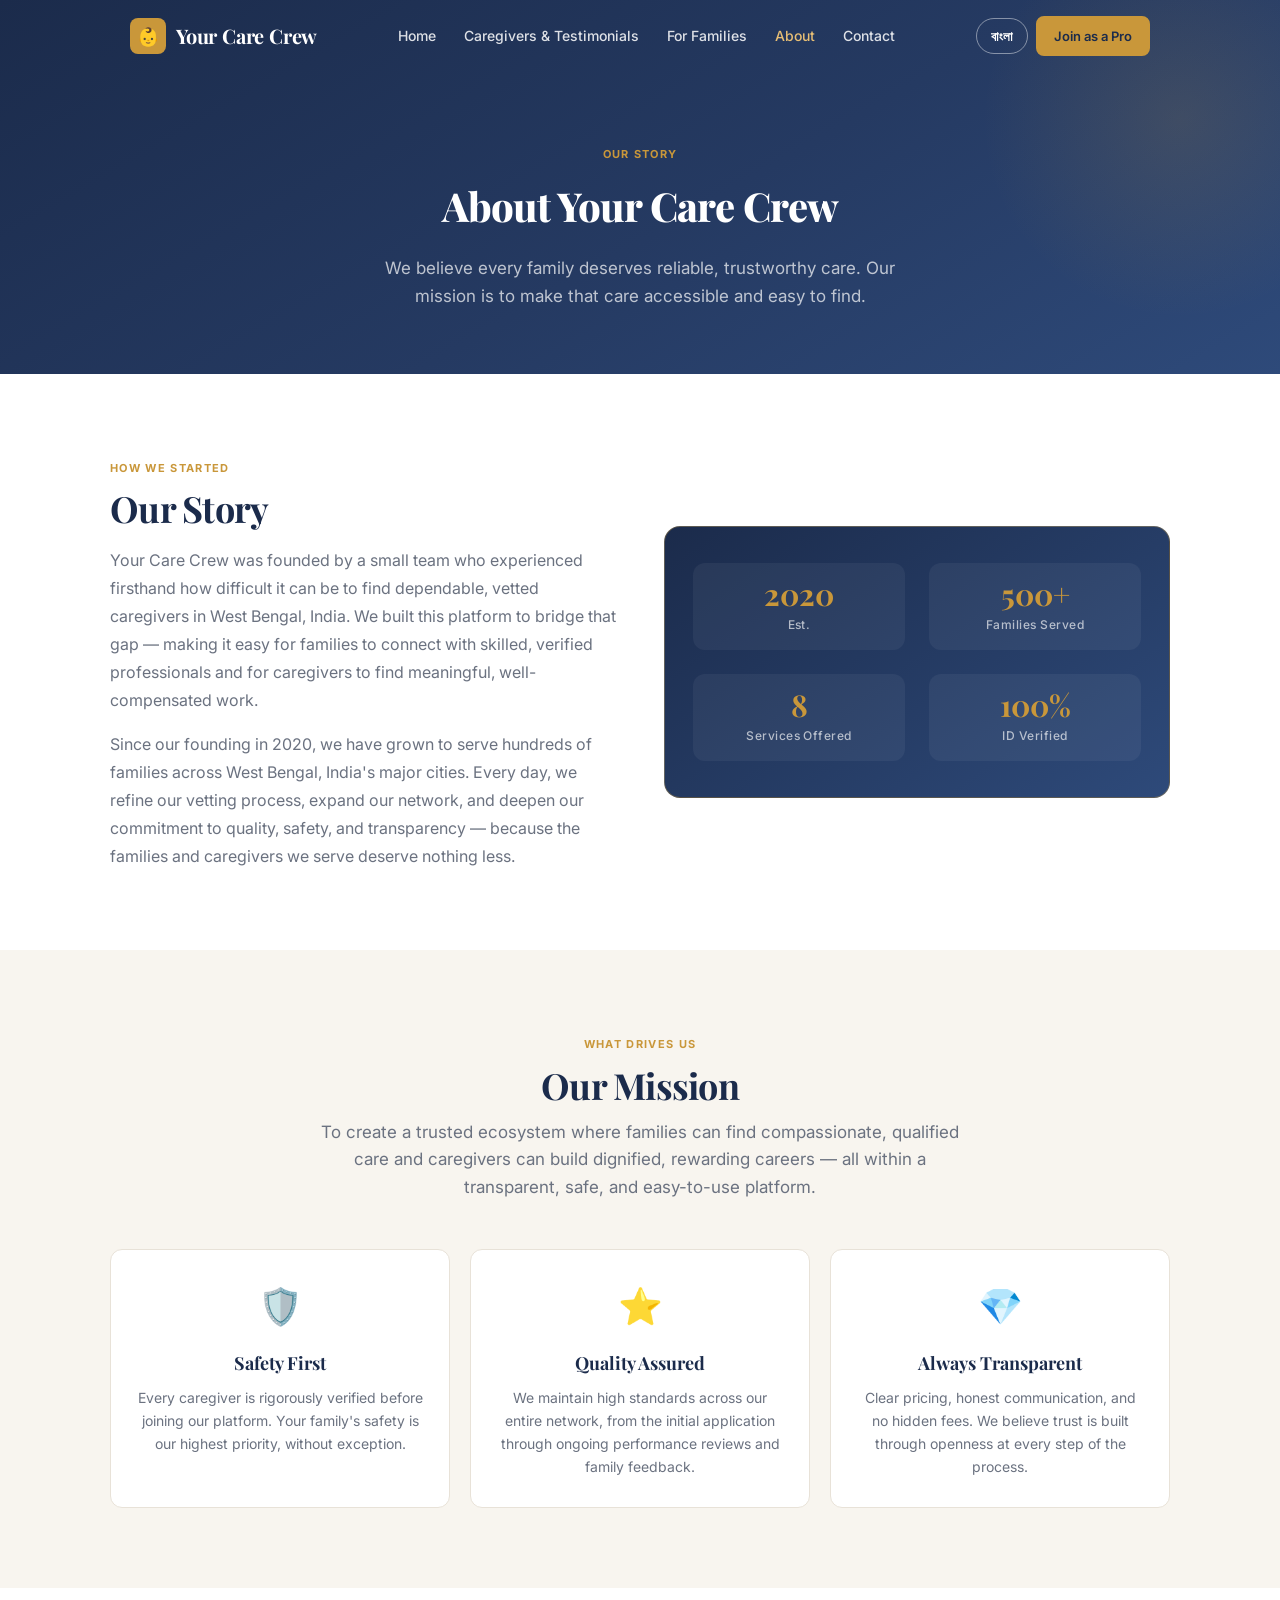
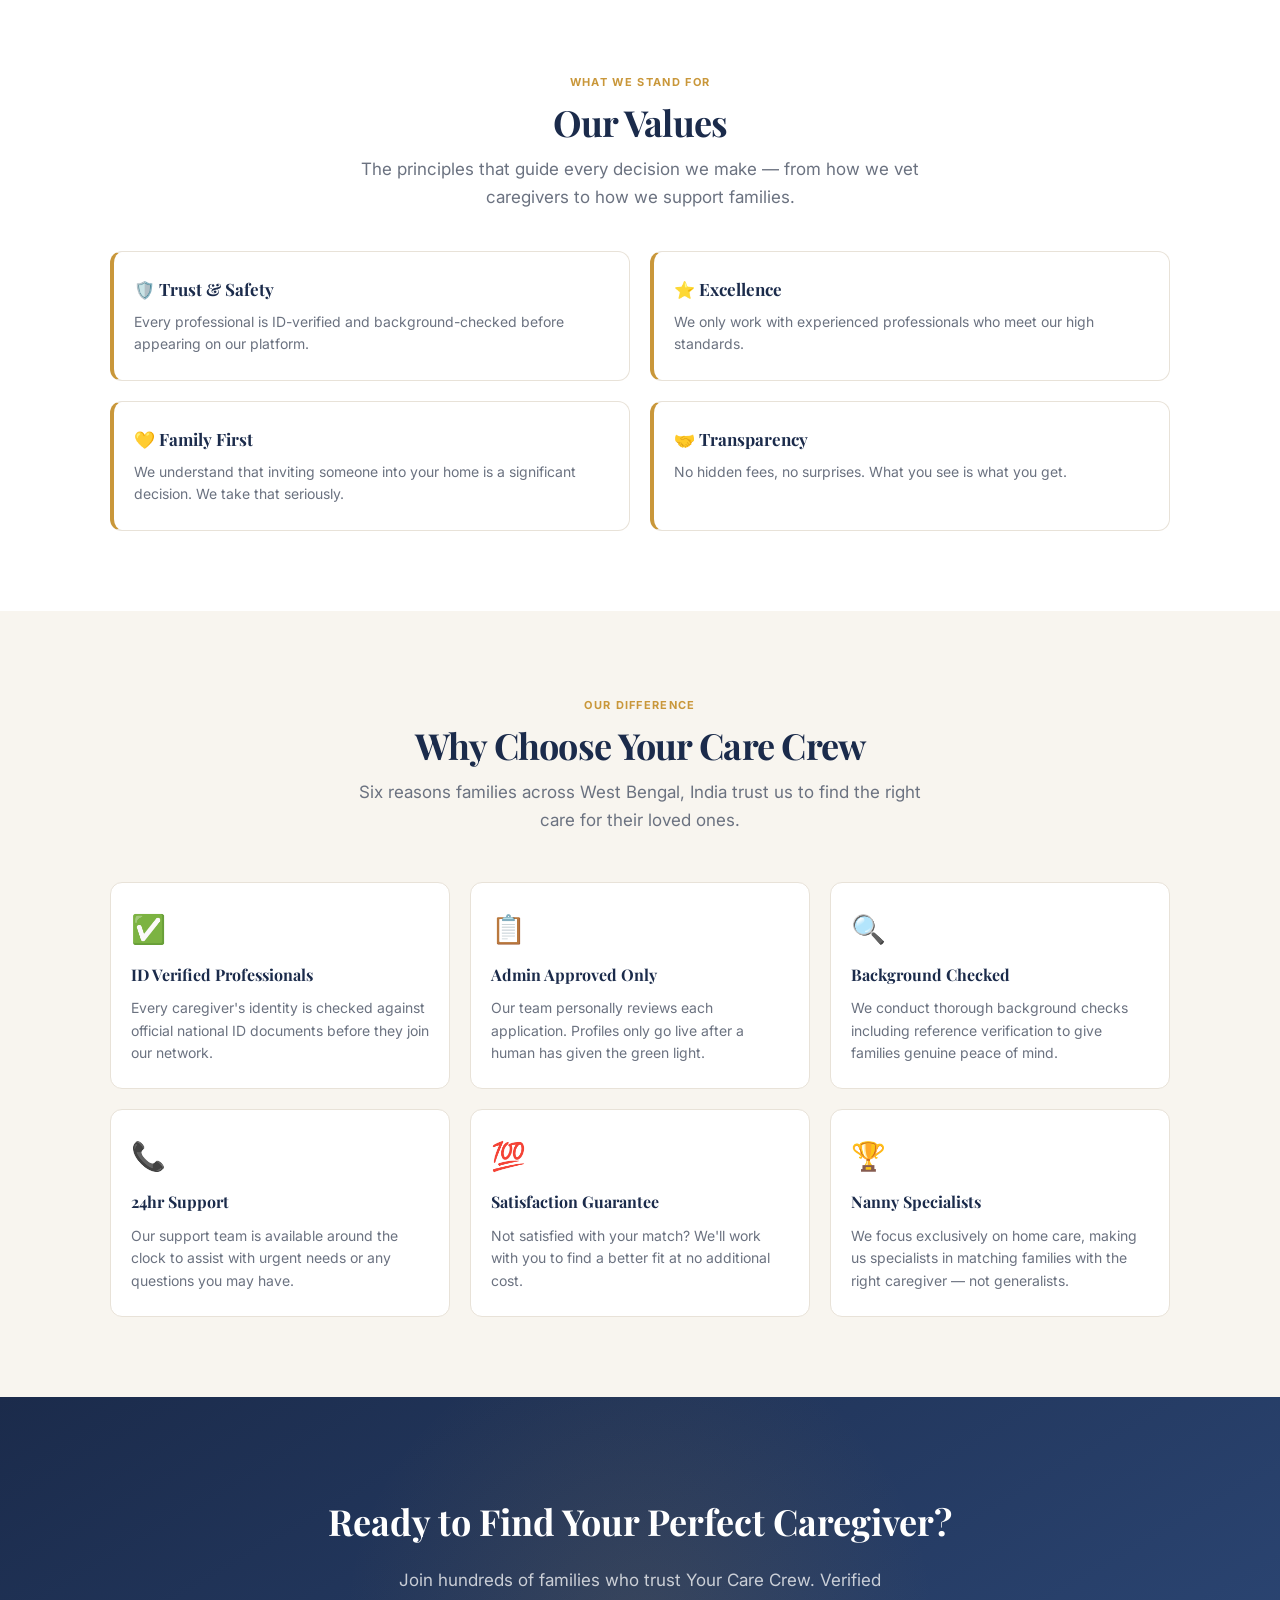
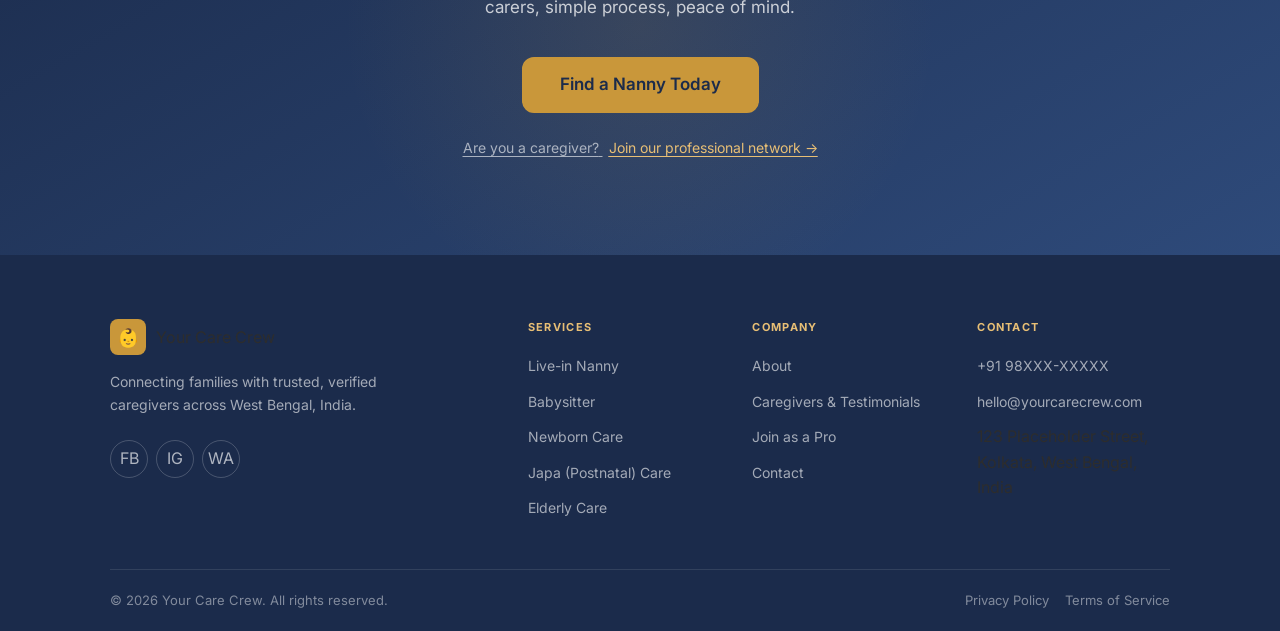
==== about.html @ 6e5496b7 "Initial commit: Your Care Crew website" ====
<!DOCTYPE html>
<html lang="en">
<head>
  <meta charset="UTF-8">
  <meta name="viewport" content="width=device-width, initial-scale=1.0">
  <title>About Us | Your Care Crew — Professional Nanny Placement</title>
  <meta name="description" content="Learn about Your Care Crew's mission to connect families with verified, trusted caregivers across West Bengal, India. Founded on care, transparency, and excellence.">

  <!-- Open Graph -->
  <meta property="og:title" content="About Us | Your Care Crew — Professional Nanny Placement">
  <meta property="og:description" content="Learn about Your Care Crew's mission to connect families with verified, trusted caregivers across West Bengal, India.">
  <meta property="og:type" content="website">
  <meta property="og:url" content="https://www.yourcarecrew.com/about.html">
  <meta property="og:image" content="https://www.yourcarecrew.com/images/og-about.jpg">

  <!-- Twitter Card -->
  <meta name="twitter:card" content="summary_large_image">
  <meta name="twitter:title" content="About Us | Your Care Crew — Professional Nanny Placement">
  <meta name="twitter:description" content="Learn about Your Care Crew's mission to connect families with verified, trusted caregivers across West Bengal, India.">
  <meta name="twitter:image" content="https://www.yourcarecrew.com/images/og-about.jpg">

  <link rel="canonical" href="https://www.yourcarecrew.com/about.html">

  <!-- JSON-LD: FAQPage -->
  <script type="application/ld+json">
  {
    "@context": "https://schema.org",
    "@type": "FAQPage",
    "mainEntity": [
      {
        "@type": "Question",
        "name": "How does Your Care Crew verify its caregivers?",
        "acceptedAnswer": {
          "@type": "Answer",
          "text": "Every caregiver on our platform goes through a multi-step verification process that includes national ID verification, background checks, and a face-to-face or video interview with our admin team. Only approved candidates appear on our platform."
        }
      },
      {
        "@type": "Question",
        "name": "How long does it take to find a caregiver through Your Care Crew?",
        "acceptedAnswer": {
          "@type": "Answer",
          "text": "In most cases, our team presents you with a curated shortlist of suitable caregivers within 24 to 48 hours of receiving your request. The final placement typically happens within one week, depending on your specific requirements."
        }
      },
      {
        "@type": "Question",
        "name": "What areas does Your Care Crew serve?",
        "acceptedAnswer": {
          "@type": "Answer",
          "text": "Your Care Crew currently operates across major cities in West Bengal, India, including Kolkata, Howrah, Salt Lake, and New Town. We are continuously expanding our network to serve more regions."
        }
      }
    ]
  }
  </script>

  <!-- Fonts -->
  <link rel="preconnect" href="https://fonts.googleapis.com">
  <link rel="preconnect" href="https://fonts.gstatic.com" crossorigin>
  <link href="https://fonts.googleapis.com/css2?family=Playfair+Display:wght@600;700&family=Inter:wght@300;400;500;600&family=Hind+Siliguri:wght@400;500;600&display=swap" rel="stylesheet">
  <link rel="stylesheet" href="css/style.css">

  <style>
    /* ---- About-page–specific styles ---- */
    .story-layout {
      display: grid;
      grid-template-columns: 1fr;
      gap: 48px;
      align-items: center;
    }

    .story-stats-box {
      background: linear-gradient(145deg, var(--navy) 0%, var(--navy-light) 100%);
      border: 1px solid rgba(201, 151, 58, 0.35);
      border-radius: var(--radius-lg);
      padding: 36px 28px;
      display: grid;
      grid-template-columns: 1fr 1fr;
      gap: 24px;
    }

    .story-stat {
      text-align: center;
      padding: 16px 8px;
      border-radius: var(--radius-md);
      background: rgba(255, 255, 255, 0.05);
    }

    .story-stat-number {
      font-family: var(--font-display);
      font-size: 30px;
      font-weight: 700;
      color: var(--gold);
      line-height: 1;
      margin-bottom: 6px;
    }

    .story-stat-label {
      font-size: 12px;
      color: rgba(255, 255, 255, 0.65);
      letter-spacing: 0.04em;
    }

    .mission-cards {
      display: grid;
      grid-template-columns: 1fr;
      gap: 20px;
      margin-top: 48px;
    }

    .mission-card {
      background-color: var(--white);
      border: 1px solid var(--border);
      border-radius: var(--radius-md);
      padding: 28px 24px;
      text-align: center;
      transition: transform var(--transition), box-shadow var(--transition);
    }

    .mission-card:hover {
      transform: translateY(-4px);
      box-shadow: var(--shadow-md);
    }

    .mission-card-icon {
      font-size: 36px;
      margin-bottom: 14px;
      display: block;
    }

    .mission-card h3 {
      font-family: var(--font-display);
      font-size: 18px;
      font-weight: 700;
      color: var(--navy);
      margin-bottom: 8px;
    }

    .mission-card p {
      font-size: 14px;
      color: var(--grey);
      line-height: 1.65;
    }

    .section--cream {
      background-color: var(--cream);
    }

    .why-grid {
      display: grid;
      grid-template-columns: 1fr 1fr;
      gap: 20px;
      margin-top: 48px;
    }

    .why-item {
      background-color: var(--white);
      border: 1px solid var(--border);
      border-radius: var(--radius-md);
      padding: 24px 20px;
      display: flex;
      flex-direction: column;
      gap: 10px;
      transition: transform var(--transition), box-shadow var(--transition);
    }

    .why-item:hover {
      transform: translateY(-3px);
      box-shadow: var(--shadow-sm);
    }

    .why-item-icon {
      font-size: 28px;
    }

    .why-item h4 {
      font-family: var(--font-display);
      font-size: 16px;
      font-weight: 700;
      color: var(--navy);
    }

    .why-item p {
      font-size: 14px;
      color: var(--grey);
      line-height: 1.6;
    }

    @media (min-width: 768px) {
      .story-layout {
        grid-template-columns: 1fr 1fr;
      }

      .mission-cards {
        grid-template-columns: repeat(3, 1fr);
      }

      .why-grid {
        grid-template-columns: repeat(3, 1fr);
      }
    }
  </style>
</head>
<body>

  <!-- ============================================================
       HEADER & NAV
  ============================================================ -->
  <header class="site-header" id="site-header">
    <div class="container">
      <nav class="nav-container">
        <a href="index.html" class="nav-logo">
          <div class="nav-logo-icon">👶</div>
          <span class="nav-logo-text" data-i18n="brand_name">Your Care Crew</span>
        </a>
        <ul class="nav-links" id="nav-links">
          <li><a href="index.html" data-i18n="nav_home">Home</a></li>
          <li><a href="portfolio.html" data-i18n="nav_portfolio">Portfolio</a></li>
          <li><a href="for-clients.html" data-i18n="nav_clients">For Clients</a></li>
          <li><a href="about.html" data-i18n="nav_about">About Us</a></li>
          <li><a href="contact.html" data-i18n="nav_contact">Contact</a></li>
        </ul>
        <div class="nav-actions">
          <button class="lang-toggle" id="lang-toggle" aria-label="Switch language">
            <span class="lang-toggle-text">বাংলা</span>
          </button>
          <a href="join.html" class="btn btn-primary btn-sm" data-i18n="nav_join">Join as a Pro</a>
          <button class="nav-hamburger" id="nav-hamburger" aria-label="Toggle navigation menu" aria-expanded="false">
            <span></span><span></span><span></span>
          </button>
        </div>
      </nav>
    </div>
  </header>

  <div class="mobile-nav" id="mobile-nav" role="navigation" aria-label="Mobile navigation">
    <a href="index.html" data-i18n="nav_home">Home</a>
    <a href="portfolio.html" data-i18n="nav_portfolio">Portfolio</a>
    <a href="for-clients.html" data-i18n="nav_clients">For Clients</a>
    <a href="about.html" data-i18n="nav_about">About Us</a>
    <a href="contact.html" data-i18n="nav_contact">Contact</a>
    <a href="join.html" class="btn btn-primary" data-i18n="nav_join">Join as a Pro</a>
    <div class="lang-section">
      <button class="lang-toggle" id="lang-toggle-mobile" aria-label="Switch language">
        <span class="lang-toggle-text">বাংলা</span> | English
      </button>
    </div>
  </div>

  <!-- ============================================================
       PAGE HERO
  ============================================================ -->
  <section class="page-hero">
    <div class="container">
      <div class="fade-in">
        <div class="section-label" data-i18n="label_our_story">Our Story</div>
        <h1 data-i18n="about_title">About Your Care Crew</h1>
        <p data-i18n="about_sub">We believe every family deserves reliable, trustworthy care. Our mission is to make that care accessible and easy to find.</p>
      </div>
    </div>
  </section>

  <!-- ============================================================
       STORY SECTION
  ============================================================ -->
  <section class="section">
    <div class="container">
      <div class="story-layout">

        <!-- Left: text -->
        <div class="fade-in">
          <div class="section-label" data-i18n="label_how_started">How We Started</div>
          <h2 class="section-title" data-i18n="about_story_title">Our Story</h2>
          <p style="font-size:16px;color:var(--grey);line-height:1.75;margin-top:16px;" data-i18n="about_story">Your Care Crew was founded by a small team who experienced firsthand how difficult it can be to find dependable, vetted caregivers in West Bengal, India. We built this platform to bridge that gap — making it easy for families to connect with skilled, verified professionals and for caregivers to find meaningful, well-compensated work.</p>
          <p style="font-size:16px;color:var(--grey);line-height:1.75;margin-top:16px;" data-i18n="about_story2">Since our founding in 2020, we have grown to serve hundreds of families across West Bengal, India's major cities. Every day, we refine our vetting process, expand our network, and deepen our commitment to quality, safety, and transparency — because the families and caregivers we serve deserve nothing less.</p>
        </div>

        <!-- Right: stats box -->
        <div class="fade-in delay-2">
          <div class="story-stats-box">
            <div class="story-stat">
              <div class="story-stat-number">2020</div>
              <div class="story-stat-label" data-i18n="about_stat_est">Est.</div>
            </div>
            <div class="story-stat">
              <div class="story-stat-number">500+</div>
              <div class="story-stat-label" data-i18n="about_stat_families">Families Served</div>
            </div>
            <div class="story-stat">
              <div class="story-stat-number">8</div>
              <div class="story-stat-label" data-i18n="about_stat_services">Services Offered</div>
            </div>
            <div class="story-stat">
              <div class="story-stat-number">100%</div>
              <div class="story-stat-label" data-i18n="about_stat_verified">ID Verified</div>
            </div>
          </div>
        </div>

      </div>
    </div>
  </section>

  <!-- ============================================================
       MISSION SECTION
  ============================================================ -->
  <section class="section section--cream">
    <div class="container">
      <div class="text-center" style="max-width:640px;margin-inline:auto;">
        <div class="section-label" data-i18n="label_what_drives">What Drives Us</div>
        <h2 class="section-title" data-i18n="about_mission_title">Our Mission</h2>
        <p class="section-sub" data-i18n="about_mission">To create a trusted ecosystem where families can find compassionate, qualified care and caregivers can build dignified, rewarding careers — all within a transparent, safe, and easy-to-use platform.</p>
      </div>

      <div class="mission-cards">

        <div class="mission-card fade-in delay-1">
          <span class="mission-card-icon" aria-hidden="true">🛡️</span>
          <h3 data-i18n="mission1_title">Safety First</h3>
          <p data-i18n="mission1_desc">Every caregiver is rigorously verified before joining our platform. Your family's safety is our highest priority, without exception.</p>
        </div>

        <div class="mission-card fade-in delay-2">
          <span class="mission-card-icon" aria-hidden="true">⭐</span>
          <h3 data-i18n="mission2_title">Quality Assured</h3>
          <p data-i18n="mission2_desc">We maintain high standards across our entire network, from the initial application through ongoing performance reviews and family feedback.</p>
        </div>

        <div class="mission-card fade-in delay-3">
          <span class="mission-card-icon" aria-hidden="true">💎</span>
          <h3 data-i18n="mission3_title">Always Transparent</h3>
          <p data-i18n="mission3_desc">Clear pricing, honest communication, and no hidden fees. We believe trust is built through openness at every step of the process.</p>
        </div>

      </div>
    </div>
  </section>

  <!-- ============================================================
       VALUES SECTION
  ============================================================ -->
  <section class="section">
    <div class="container">
      <div class="text-center" style="max-width:580px;margin-inline:auto;">
        <div class="section-label" data-i18n="label_what_stand">What We Stand For</div>
        <h2 class="section-title" data-i18n="about_values_title">Our Values</h2>
        <p class="section-sub" data-i18n="about_values_sub">The principles that guide every decision we make — from how we vet caregivers to how we support families.</p>
      </div>

      <div class="values-grid">

        <div class="value-card fade-in delay-1">
          <h4><span aria-hidden="true">🛡️ </span><span data-i18n="value1_title">Trust &amp; Safety</span></h4>
          <p data-i18n="value1_desc">Every professional is ID-verified and background-checked before appearing on our platform.</p>
        </div>

        <div class="value-card fade-in delay-2">
          <h4><span aria-hidden="true">⭐ </span><span data-i18n="value2_title">Excellence</span></h4>
          <p data-i18n="value2_desc">We only work with experienced professionals who meet our high standards.</p>
        </div>

        <div class="value-card fade-in delay-3">
          <h4><span aria-hidden="true">💛 </span><span data-i18n="value3_title">Family First</span></h4>
          <p data-i18n="value3_desc">We understand that inviting someone into your home is a significant decision. We take that seriously.</p>
        </div>

        <div class="value-card fade-in delay-4">
          <h4><span aria-hidden="true">🤝 </span><span data-i18n="value4_title">Transparency</span></h4>
          <p data-i18n="value4_desc">No hidden fees, no surprises. What you see is what you get.</p>
        </div>

      </div>
    </div>
  </section>

  <!-- ============================================================
       WHY CHOOSE US SECTION
  ============================================================ -->
  <section class="section section--cream">
    <div class="container">
      <div class="text-center" style="max-width:600px;margin-inline:auto;">
        <div class="section-label" data-i18n="label_our_diff">Our Difference</div>
        <h2 class="section-title" data-i18n="about_why_title">Why Choose Your Care Crew</h2>
        <p class="section-sub" data-i18n="about_why_sub">Six reasons families across West Bengal, India trust us to find the right care for their loved ones.</p>
      </div>

      <div class="why-grid">

        <div class="why-item fade-in delay-1">
          <div class="why-item-icon" aria-hidden="true">✅</div>
          <h4 data-i18n="why1_title">ID Verified Professionals</h4>
          <p data-i18n="why1_desc">Every caregiver's identity is checked against official national ID documents before they join our network.</p>
        </div>

        <div class="why-item fade-in delay-2">
          <div class="why-item-icon" aria-hidden="true">📋</div>
          <h4 data-i18n="why2_title">Admin Approved Only</h4>
          <p data-i18n="why2_desc">Our team personally reviews each application. Profiles only go live after a human has given the green light.</p>
        </div>

        <div class="why-item fade-in delay-3">
          <div class="why-item-icon" aria-hidden="true">🔍</div>
          <h4 data-i18n="why3_title">Background Checked</h4>
          <p data-i18n="why3_desc">We conduct thorough background checks including reference verification to give families genuine peace of mind.</p>
        </div>

        <div class="why-item fade-in delay-1">
          <div class="why-item-icon" aria-hidden="true">📞</div>
          <h4 data-i18n="why4_title">24hr Support</h4>
          <p data-i18n="why4_desc">Our support team is available around the clock to assist with urgent needs or any questions you may have.</p>
        </div>

        <div class="why-item fade-in delay-2">
          <div class="why-item-icon" aria-hidden="true">💯</div>
          <h4 data-i18n="why5_title">Satisfaction Guarantee</h4>
          <p data-i18n="why5_desc">Not satisfied with your match? We'll work with you to find a better fit at no additional cost.</p>
        </div>

        <div class="why-item fade-in delay-3">
          <div class="why-item-icon" aria-hidden="true">🏆</div>
          <h4 data-i18n="why6_title">Nanny Specialists</h4>
          <p data-i18n="why6_desc">We focus exclusively on home care, making us specialists in matching families with the right caregiver — not generalists.</p>
        </div>

      </div>
    </div>
  </section>

  <!-- ============================================================
       CTA SECTION
  ============================================================ -->
  <section class="cta-section">
    <div class="container">
      <h2 data-i18n="cta_title">Ready to Find Your Perfect Caregiver?</h2>
      <p data-i18n="cta_sub">Join hundreds of families who trust Your Care Crew. Verified carers, simple process, peace of mind.</p>
      <div class="cta-buttons">
        <a href="for-clients.html" class="btn btn-primary btn-lg" data-i18n="cta_btn">Find a Nanny Today</a>
      </div>
      <div class="cta-secondary-link">
        <span data-i18n="cta_join">Are you a care professional?</span>
        <a href="join.html" data-i18n="cta_join_link" style="color:var(--gold-light);text-decoration:underline;text-underline-offset:3px;margin-left:6px;">Join our team →</a>
      </div>
    </div>
  </section>

  <!-- ============================================================
       FOOTER
  ============================================================ -->
  <footer class="site-footer">
    <div class="container">
      <div class="footer-grid">
        <div class="footer-brand">
          <a href="index.html" class="footer-logo">
            <div class="footer-logo-icon">👶</div>
            <span data-i18n="brand_name">Your Care Crew</span>
          </a>
          <p class="footer-tagline" data-i18n="footer_tagline">Your trusted nanny &amp; care service, connecting families with verified professionals.</p>
          <div class="footer-social">
            <a href="#" class="social-link" aria-label="Facebook">FB</a>
            <a href="#" class="social-link" aria-label="Instagram">IG</a>
            <a href="#" class="social-link" aria-label="WhatsApp">WA</a>
          </div>
        </div>
        <div class="footer-col">
          <h4 data-i18n="footer_services_title">Services</h4>
          <ul>
            <li><a href="for-clients.html" data-i18n="svc_nanny">Nanny Service</a></li>
            <li><a href="for-clients.html" data-i18n="svc_babysitter">Baby Sitter Service</a></li>
            <li><a href="for-clients.html" data-i18n="svc_babycare">Baby Care</a></li>
            <li><a href="for-clients.html" data-i18n="svc_japa">Japa Maid</a></li>
            <li><a href="for-clients.html" data-i18n="svc_elder">Elder Care</a></li>
          </ul>
        </div>
        <div class="footer-col">
          <h4 data-i18n="footer_company_title">Company</h4>
          <ul>
            <li><a href="about.html" data-i18n="nav_about">About Us</a></li>
            <li><a href="portfolio.html" data-i18n="nav_portfolio">Portfolio</a></li>
            <li><a href="join.html" data-i18n="nav_join">Join as a Pro</a></li>
            <li><a href="contact.html" data-i18n="nav_contact">Contact</a></li>
          </ul>
        </div>
        <div class="footer-col">
          <h4 data-i18n="footer_contact_title">Contact Us</h4>
          <ul>
            <li><a href="tel:+919XXXXXXXXX" data-i18n="contact_phone">+91 98XXX-XXXXX</a></li>
            <li><a href="mailto:hello@yourcarecrew.com" data-i18n="contact_email">hello@yourcarecrew.com</a></li>
            <li><span data-i18n="contact_address">123 Placeholder Street, Kolkata, West Bengal</span></li>
          </ul>
        </div>
      </div>
      <div class="footer-bottom">
        <p class="footer-copyright" data-i18n="footer_copyright">© 2026 Your Care Crew. All rights reserved.</p>
        <div class="footer-legal">
          <a href="#" data-i18n="footer_privacy">Privacy Policy</a>
          <a href="#" data-i18n="footer_terms">Terms of Service</a>
        </div>
      </div>
    </div>
  </footer>

  <script src="js/translations.js"></script>
  <script src="js/main.js"></script>
</body>
</html>
---- css/style.css ----
/* ============================================================
   Your Care Crew — Mobile-First Stylesheet
   ============================================================ */

/* ============================================================
   1. CSS RESET & CUSTOM PROPERTIES
   ============================================================ */

*, *::before, *::after {
  box-sizing: border-box;
  margin: 0;
  padding: 0;
}

:root {
  /* Brand colours */
  --navy:        #1B2B4B;
  --navy-mid:    #253A62;
  --navy-light:  #2E4A7A;
  --gold:        #C9973A;
  --gold-light:  #E8BF75;
  --gold-pale:   #FDF8EE;
  --cream:       #F8F5EF;
  --white:       #FFFFFF;
  --charcoal:    #2D2D2D;
  --grey:        #6B7280;
  --grey-light:  #9CA3AF;
  --border:      #E8E2D8;
  --green:       #2E7D5E;
  --green-bg:    #EAF4F0;

  /* Typography */
  --font-display: 'Playfair Display', Georgia, serif;
  --font-body:    'Inter', system-ui, sans-serif;
  --font-bengali: 'Hind Siliguri', sans-serif;

  /* Layout */
  --nav-height: 72px;
  --container:  1100px;

  /* Radii */
  --radius-sm: 8px;
  --radius-md: 12px;
  --radius-lg: 16px;

  /* Shadows  (r g b / a) */
  --shadow-sm: 0 2px 8px  rgba(27, 43, 75, 0.08);
  --shadow-md: 0 4px 16px rgba(27, 43, 75, 0.12);
  --shadow-lg: 0 8px 32px rgba(27, 43, 75, 0.16);

  /* Misc */
  --transition: 0.25s ease;
}

html {
  scroll-behavior: smooth;
  -webkit-text-size-adjust: 100%;
}

body {
  font-family: var(--font-body);
  font-size: 16px;
  line-height: 1.6;
  color: var(--charcoal);
  background-color: var(--white);
  -webkit-font-smoothing: antialiased;
  -moz-osx-font-smoothing: grayscale;
}

img, video {
  display: block;
  max-width: 100%;
}

a {
  color: inherit;
  text-decoration: none;
}

ul, ol {
  list-style: none;
}

button {
  cursor: pointer;
  font-family: inherit;
  border: none;
  background: none;
}

input, textarea, select {
  font-family: inherit;
}

/* ============================================================
   2. BENGALI FONT MODE
   ============================================================ */

.lang-bn,
.lang-bn *,
.lang-bn h1,
.lang-bn h2,
.lang-bn h3,
.lang-bn h4,
.lang-bn h5,
.lang-bn h6,
.lang-bn p,
.lang-bn span,
.lang-bn a,
.lang-bn button,
.lang-bn label,
.lang-bn input,
.lang-bn textarea,
.lang-bn select,
.lang-bn li {
  font-family: var(--font-bengali), sans-serif;
}

/* ============================================================
   3. CONTAINER
   ============================================================ */

.container {
  width: 100%;
  max-width: var(--container);
  margin-inline: auto;
  padding-inline: 20px;
}

/* ============================================================
   4. BUTTONS
   ============================================================ */

.btn {
  display: inline-flex;
  align-items: center;
  justify-content: center;
  gap: 8px;
  min-height: 48px;
  padding: 0 24px;
  border-radius: var(--radius-sm);
  font-family: var(--font-body);
  font-size: 15px;
  font-weight: 600;
  line-height: 1;
  transition: all var(--transition);
  white-space: nowrap;
  text-decoration: none;
  border: 2px solid transparent;
  cursor: pointer;
}

.btn:focus-visible {
  outline: 3px solid var(--gold);
  outline-offset: 3px;
}

/* Primary — gold background, navy text */
.btn-primary {
  background-color: var(--gold);
  color: var(--navy);
  border-color: var(--gold);
}

.btn-primary:hover {
  background-color: var(--gold-light);
  border-color: var(--gold-light);
  transform: translateY(-1px);
  box-shadow: var(--shadow-md);
}

.btn-primary:active {
  transform: translateY(0);
  box-shadow: none;
}

/* Outline — white border for dark backgrounds */
.btn-outline {
  background-color: transparent;
  color: var(--white);
  border-color: rgba(255, 255, 255, 0.6);
}

.btn-outline:hover {
  background-color: rgba(255, 255, 255, 0.1);
  border-color: var(--white);
}

/* Navy */
.btn-navy {
  background-color: var(--navy);
  color: var(--white);
  border-color: var(--navy);
}

.btn-navy:hover {
  background-color: var(--navy-light);
  border-color: var(--navy-light);
  transform: translateY(-1px);
  box-shadow: var(--shadow-md);
}

/* Sizes */
.btn-sm {
  min-height: 40px;
  padding: 0 16px;
  font-size: 13px;
  border-radius: var(--radius-sm);
}

.btn-lg {
  min-height: 56px;
  padding: 0 36px;
  font-size: 17px;
  border-radius: var(--radius-md);
}

/* ============================================================
   5. SECTION UTILITIES
   ============================================================ */

.section {
  padding: 80px 0;
}

.section-title {
  font-family: var(--font-display);
  font-size: 36px;
  font-weight: 700;
  color: var(--navy);
  line-height: 1.2;
  letter-spacing: -0.02em;
}

.section-sub {
  font-size: 17px;
  color: var(--grey);
  line-height: 1.6;
  margin-top: 12px;
}

.section-label {
  display: inline-block;
  font-size: 11px;
  font-weight: 700;
  letter-spacing: 0.12em;
  text-transform: uppercase;
  color: var(--gold);
  margin-bottom: 10px;
}

.text-center {
  text-align: center;
}

/* ============================================================
   6. FADE-IN ANIMATION
   ============================================================ */

.fade-in {
  opacity: 0;
  transform: translateY(24px);
  transition: opacity 0.55s ease, transform 0.55s ease;
}

.fade-in.visible {
  opacity: 1;
  transform: translateY(0);
}

.fade-in.delay-1 { transition-delay: 0.1s; }
.fade-in.delay-2 { transition-delay: 0.2s; }
.fade-in.delay-3 { transition-delay: 0.3s; }
.fade-in.delay-4 { transition-delay: 0.4s; }
.fade-in.delay-5 { transition-delay: 0.5s; }

/* ============================================================
   7. HEADER & NAVIGATION
   ============================================================ */

.site-header {
  position: fixed;
  top: 0;
  left: 0;
  right: 0;
  z-index: 900;
  height: var(--nav-height);
  background-color: transparent;
  transition: background-color var(--transition), box-shadow var(--transition);
}

.site-header.scrolled {
  background-color: var(--navy);
  box-shadow: var(--shadow-lg);
}

.nav-container {
  display: flex;
  align-items: center;
  justify-content: space-between;
  height: var(--nav-height);
  max-width: var(--container);
  margin-inline: auto;
  padding-inline: 20px;
}

/* Logo */
.nav-logo {
  display: flex;
  align-items: center;
  gap: 10px;
  text-decoration: none;
  flex-shrink: 0;
}

.nav-logo-icon {
  width: 36px;
  height: 36px;
  background-color: var(--gold);
  border-radius: 8px;
  display: flex;
  align-items: center;
  justify-content: center;
  font-family: var(--font-display);
  font-weight: 700;
  font-size: 18px;
  color: var(--navy);
  flex-shrink: 0;
}

.nav-logo-text {
  font-family: var(--font-display);
  font-size: 20px;
  font-weight: 700;
  color: var(--white);
  letter-spacing: -0.01em;
}

/* Nav links — hidden on mobile */
.nav-links {
  display: none;
  align-items: center;
  gap: 4px;
}

.nav-links a {
  display: block;
  padding: 6px 12px;
  border-radius: var(--radius-sm);
  font-size: 14px;
  font-weight: 500;
  color: rgba(255, 255, 255, 0.85);
  transition: color var(--transition), background-color var(--transition);
}

.nav-links a:hover {
  color: var(--white);
  background-color: rgba(255, 255, 255, 0.1);
}

.nav-links a.active {
  color: var(--gold-light);
}

/* Nav actions */
.nav-actions {
  display: flex;
  align-items: center;
  gap: 8px;
}

/* Language toggle */
.lang-toggle {
  display: inline-flex;
  align-items: center;
  justify-content: center;
  height: 36px;
  padding: 0 14px;
  border: 1.5px solid rgba(255, 255, 255, 0.45);
  border-radius: 50px;
  font-size: 13px;
  font-weight: 600;
  color: var(--white);
  background: transparent;
  transition: all var(--transition);
  cursor: pointer;
  white-space: nowrap;
}

.lang-toggle:hover {
  border-color: var(--gold-light);
  color: var(--gold-light);
}

/* Hamburger */
.nav-hamburger {
  display: flex;
  flex-direction: column;
  justify-content: center;
  align-items: center;
  gap: 5px;
  width: 44px;
  height: 44px;
  border-radius: var(--radius-sm);
  background: transparent;
  border: none;
  cursor: pointer;
  transition: background-color var(--transition);
  flex-shrink: 0;
}

.nav-hamburger:hover {
  background-color: rgba(255, 255, 255, 0.1);
}

.nav-hamburger span {
  display: block;
  width: 22px;
  height: 2px;
  background-color: var(--white);
  border-radius: 2px;
  transition: all var(--transition);
  transform-origin: center;
}

.nav-hamburger.open span:nth-child(1) {
  transform: translateY(7px) rotate(45deg);
}

.nav-hamburger.open span:nth-child(2) {
  opacity: 0;
  transform: scaleX(0);
}

.nav-hamburger.open span:nth-child(3) {
  transform: translateY(-7px) rotate(-45deg);
}

/* Mobile nav dropdown */
.mobile-nav {
  position: fixed;
  top: var(--nav-height);
  left: 0;
  right: 0;
  background-color: var(--navy);
  border-top: 1px solid rgba(255, 255, 255, 0.1);
  padding: 16px 20px 24px;
  transform: translateY(-110%);
  opacity: 0;
  transition: transform 0.3s ease, opacity 0.3s ease;
  z-index: 800;
  box-shadow: var(--shadow-lg);
}

.mobile-nav.open {
  transform: translateY(0);
  opacity: 1;
}

.mobile-nav a {
  display: block;
  padding: 13px 0;
  border-bottom: 1px solid rgba(255, 255, 255, 0.08);
  font-size: 15px;
  font-weight: 500;
  color: rgba(255, 255, 255, 0.85);
  transition: color var(--transition);
}

.mobile-nav a:last-of-type {
  border-bottom: none;
}

.mobile-nav a:hover,
.mobile-nav a.active {
  color: var(--gold-light);
}

.mobile-nav .mobile-nav-btn {
  margin-top: 16px;
  width: 100%;
}

/* ============================================================
   8. HERO
   ============================================================ */

.hero {
  position: relative;
  min-height: 100vh;
  background: linear-gradient(150deg, var(--navy) 0%, var(--navy-mid) 55%, var(--navy-light) 100%);
  padding-top: var(--nav-height);
  display: flex;
  align-items: center;
  overflow: hidden;
}

.hero::before {
  content: '';
  position: absolute;
  top: -120px;
  right: -180px;
  width: 560px;
  height: 560px;
  border-radius: 50%;
  background: radial-gradient(circle, rgba(201, 151, 58, 0.18) 0%, transparent 70%);
  pointer-events: none;
}

.hero::after {
  content: '';
  position: absolute;
  bottom: -160px;
  left: -200px;
  width: 640px;
  height: 640px;
  border-radius: 50%;
  background: radial-gradient(circle, rgba(46, 74, 122, 0.45) 0%, transparent 70%);
  pointer-events: none;
}

.hero-content {
  position: relative;
  z-index: 2;
  max-width: 600px;
}

.hero-tag {
  display: inline-flex;
  align-items: center;
  gap: 6px;
  padding: 6px 16px;
  border-radius: 50px;
  background-color: rgba(201, 151, 58, 0.18);
  border: 1px solid rgba(201, 151, 58, 0.4);
  font-size: 13px;
  font-weight: 600;
  color: var(--gold-light);
  letter-spacing: 0.05em;
  margin-bottom: 20px;
}

.hero h1 {
  font-family: var(--font-display);
  font-size: 44px;
  font-weight: 800;
  color: var(--white);
  line-height: 1.1;
  letter-spacing: -0.03em;
  margin-bottom: 20px;
}

.hero-sub {
  font-size: 17px;
  color: rgba(255, 255, 255, 0.75);
  line-height: 1.65;
  margin-bottom: 32px;
  max-width: 500px;
}

.hero-actions {
  display: flex;
  flex-wrap: wrap;
  gap: 12px;
  align-items: center;
}

/* Hero visual card (desktop right side) */
.hero-visual {
  display: none;
  position: relative;
  z-index: 2;
}

.hero-card {
  background: rgba(255, 255, 255, 0.07);
  border: 1px solid rgba(255, 255, 255, 0.15);
  border-radius: var(--radius-lg);
  padding: 28px;
  backdrop-filter: blur(8px);
  min-width: 300px;
}

.hero-card-title {
  font-family: var(--font-display);
  font-size: 18px;
  font-weight: 700;
  color: var(--white);
  margin-bottom: 16px;
}

.hero-card-list li {
  display: flex;
  align-items: center;
  gap: 10px;
  padding: 10px 0;
  border-bottom: 1px solid rgba(255, 255, 255, 0.08);
  font-size: 14px;
  color: rgba(255, 255, 255, 0.8);
}

.hero-card-list li:last-child {
  border-bottom: none;
}

.hero-card-list li::before {
  content: '';
  display: block;
  width: 8px;
  height: 8px;
  border-radius: 50%;
  background-color: var(--gold);
  flex-shrink: 0;
}

/* Scroll arrow */
.hero-scroll {
  position: absolute;
  bottom: 32px;
  left: 50%;
  transform: translateX(-50%);
  display: flex;
  flex-direction: column;
  align-items: center;
  gap: 6px;
  color: rgba(255, 255, 255, 0.5);
  font-size: 12px;
  letter-spacing: 0.08em;
  text-transform: uppercase;
  z-index: 2;
  animation: bounce 2s ease-in-out infinite;
}

.hero-scroll svg {
  width: 20px;
  height: 20px;
}

@keyframes bounce {
  0%, 100% { transform: translateX(-50%) translateY(0); }
  50%       { transform: translateX(-50%) translateY(8px); }
}

/* ============================================================
   9. STATS BAR
   ============================================================ */

.stats-bar {
  background-color: var(--white);
  box-shadow: var(--shadow-md);
  position: relative;
  z-index: 10;
}

.stats-grid {
  display: grid;
  grid-template-columns: 1fr 1fr;
}

.stat-item {
  padding: 28px 20px;
  text-align: center;
  border-right: 1px solid var(--border);
  border-bottom: 1px solid var(--border);
}

.stat-item:nth-child(even) {
  border-right: none;
}

.stat-item:nth-last-child(-n+2) {
  border-bottom: none;
}

.stat-number {
  font-family: var(--font-display);
  font-size: 32px;
  font-weight: 700;
  color: var(--navy);
  line-height: 1;
  margin-bottom: 6px;
}

.stat-label {
  font-size: 13px;
  color: var(--grey);
  letter-spacing: 0.02em;
}

/* ============================================================
   10. SERVICES
   ============================================================ */

.services-section {
  background-color: var(--cream);
}

.services-grid {
  display: grid;
  grid-template-columns: 1fr;
  gap: 20px;
  margin-top: 48px;
}

.service-card {
  background-color: var(--white);
  border: 1px solid var(--border);
  border-radius: var(--radius-md);
  padding: 28px 24px;
  position: relative;
  transition: transform var(--transition), box-shadow var(--transition);
  overflow: hidden;
}

.service-card:hover {
  transform: translateY(-4px);
  box-shadow: var(--shadow-lg);
}

.service-card.featured {
  background: linear-gradient(135deg, var(--navy) 0%, var(--navy-light) 100%);
  border-color: var(--gold);
  color: var(--white);
}

.service-card.featured .service-name {
  color: var(--white);
}

.service-card.featured .service-desc {
  color: rgba(255, 255, 255, 0.75);
}

.service-badge-popular {
  position: absolute;
  top: 16px;
  right: 16px;
  background-color: var(--gold);
  color: var(--navy);
  font-size: 11px;
  font-weight: 700;
  letter-spacing: 0.06em;
  text-transform: uppercase;
  padding: 4px 10px;
  border-radius: 50px;
}

.service-icon {
  font-size: 32px;
  line-height: 1;
  margin-bottom: 16px;
  display: block;
}

.service-name {
  font-family: var(--font-display);
  font-size: 18px;
  font-weight: 700;
  color: var(--navy);
  margin-bottom: 8px;
}

.service-desc {
  font-size: 14px;
  color: var(--grey);
  line-height: 1.6;
}

/* ============================================================
   11. HOW IT WORKS
   ============================================================ */

.hiw-section {
  background-color: var(--white);
}

.hiw-steps {
  display: flex;
  flex-direction: column;
  gap: 40px;
  margin-top: 56px;
}

.hiw-step {
  display: flex;
  flex-direction: column;
  align-items: flex-start;
  gap: 16px;
  position: relative;
}

.step-num {
  width: 48px;
  height: 48px;
  border-radius: 50%;
  background-color: var(--navy);
  color: var(--white);
  font-family: var(--font-display);
  font-size: 18px;
  font-weight: 700;
  display: flex;
  align-items: center;
  justify-content: center;
  flex-shrink: 0;
}

.step-title {
  font-family: var(--font-display);
  font-size: 20px;
  font-weight: 700;
  color: var(--navy);
  margin-bottom: 6px;
}

.step-desc {
  font-size: 15px;
  color: var(--grey);
  line-height: 1.65;
}

/* ============================================================
   12. PORTFOLIO / PROVIDER CARDS
   ============================================================ */

.portfolio-section {
  background-color: var(--cream);
}

.portfolio-filters {
  display: flex;
  flex-wrap: wrap;
  gap: 8px;
  margin-top: 32px;
  margin-bottom: 40px;
}

.filter-btn {
  display: inline-flex;
  align-items: center;
  height: 38px;
  padding: 0 18px;
  border-radius: 50px;
  font-size: 13px;
  font-weight: 600;
  color: var(--grey);
  background-color: var(--white);
  border: 1.5px solid var(--border);
  transition: all var(--transition);
  cursor: pointer;
}

.filter-btn:hover {
  border-color: var(--navy);
  color: var(--navy);
}

.filter-btn.active {
  background-color: var(--navy);
  border-color: var(--navy);
  color: var(--white);
}

.portfolio-grid {
  display: grid;
  grid-template-columns: 1fr 1fr;
  gap: 20px;
}

.provider-card {
  background-color: var(--white);
  border: 1px solid var(--border);
  border-radius: var(--radius-md);
  overflow: hidden;
  transition: transform var(--transition), box-shadow var(--transition);
}

.provider-card:hover {
  transform: translateY(-4px);
  box-shadow: var(--shadow-lg);
}

.provider-card-img {
  aspect-ratio: 1 / 1;
  width: 100%;
  object-fit: cover;
  display: block;
}

/* Avatar fallback when no photo */
.provider-avatar {
  aspect-ratio: 1 / 1;
  width: 100%;
  background: linear-gradient(135deg, var(--navy) 0%, var(--navy-light) 100%);
  display: flex;
  align-items: center;
  justify-content: center;
  font-family: var(--font-display);
  font-size: clamp(28px, 6vw, 48px);
  font-weight: 700;
  color: var(--gold);
}

.provider-card-body {
  padding: 16px;
}

.provider-name {
  font-family: var(--font-display);
  font-size: 16px;
  font-weight: 700;
  color: var(--navy);
  margin-bottom: 4px;
}

.provider-service {
  font-size: 13px;
  font-weight: 600;
  color: var(--gold);
  margin-bottom: 4px;
}

.provider-exp {
  font-size: 12px;
  color: var(--grey-light);
  margin-bottom: 12px;
}

.provider-badges {
  display: flex;
  flex-wrap: wrap;
  gap: 6px;
}

/* Badges */
.badge {
  display: inline-flex;
  align-items: center;
  gap: 4px;
  padding: 3px 10px;
  border-radius: 50px;
  font-size: 11px;
  font-weight: 600;
  letter-spacing: 0.03em;
}

.badge-verified {
  background-color: var(--green-bg);
  color: var(--green);
}

.badge-approved {
  background-color: #EEF2FF;
  color: #4F46E5;
}

.badge-checked {
  background-color: var(--gold-pale);
  color: #92650A;
}

/* ============================================================
   13. TESTIMONIALS
   ============================================================ */

.testimonials-section {
  background-color: var(--white);
}

.testimonials-grid {
  display: grid;
  grid-template-columns: 1fr;
  gap: 24px;
  margin-top: 48px;
}

.testimonial-card {
  background-color: var(--cream);
  border: 1px solid var(--border);
  border-radius: var(--radius-md);
  padding: 28px 24px 24px;
  position: relative;
}

.testimonial-card::before {
  content: '\201C';
  position: absolute;
  top: 12px;
  left: 20px;
  font-family: var(--font-display);
  font-size: 64px;
  line-height: 1;
  color: var(--gold);
  opacity: 0.35;
  pointer-events: none;
}

.testimonial-stars {
  display: flex;
  gap: 3px;
  margin-bottom: 14px;
}

.star {
  color: var(--gold);
  font-size: 16px;
}

.testimonial-text {
  font-size: 15px;
  font-style: italic;
  color: var(--charcoal);
  line-height: 1.7;
  margin-bottom: 20px;
}

.testimonial-author {
  display: flex;
  align-items: center;
  gap: 12px;
}

.author-avatar {
  width: 44px;
  height: 44px;
  border-radius: 50%;
  background: linear-gradient(135deg, var(--navy) 0%, var(--navy-light) 100%);
  display: flex;
  align-items: center;
  justify-content: center;
  font-family: var(--font-display);
  font-size: 16px;
  font-weight: 700;
  color: var(--gold-light);
  flex-shrink: 0;
}

.author-name {
  font-size: 14px;
  font-weight: 700;
  color: var(--navy);
}

.author-location {
  font-size: 12px;
  color: var(--grey-light);
  margin-top: 2px;
}

/* ============================================================
   14. CTA SECTION
   ============================================================ */

.cta-section {
  background: linear-gradient(150deg, var(--navy) 0%, var(--navy-light) 100%);
  text-align: center;
  padding: 96px 0;
  position: relative;
  overflow: hidden;
}

.cta-section::before {
  content: '';
  position: absolute;
  top: 50%;
  left: 50%;
  transform: translate(-50%, -50%);
  width: 600px;
  height: 600px;
  border-radius: 50%;
  background: radial-gradient(circle, rgba(201, 151, 58, 0.12) 0%, transparent 70%);
  pointer-events: none;
}

.cta-section h2 {
  font-family: var(--font-display);
  font-size: 36px;
  font-weight: 700;
  color: var(--white);
  margin-bottom: 16px;
  position: relative;
  z-index: 1;
}

.cta-section p {
  font-size: 17px;
  color: rgba(255, 255, 255, 0.75);
  margin-bottom: 36px;
  max-width: 520px;
  margin-inline: auto;
  position: relative;
  z-index: 1;
}

.cta-buttons {
  display: flex;
  flex-wrap: wrap;
  gap: 12px;
  justify-content: center;
  position: relative;
  z-index: 1;
  margin-bottom: 24px;
}

.cta-secondary-link {
  display: block;
  font-size: 14px;
  color: rgba(255, 255, 255, 0.6);
  position: relative;
  z-index: 1;
  transition: color var(--transition);
  text-decoration: underline;
  text-underline-offset: 3px;
}

.cta-secondary-link:hover {
  color: var(--white);
}

/* ============================================================
   15. STICKY CTA (mobile only)
   ============================================================ */

.sticky-cta {
  display: block;
  position: fixed;
  bottom: 0;
  left: 0;
  right: 0;
  z-index: 700;
  background-color: var(--navy);
  padding: 12px 20px;
  box-shadow: 0 -4px 16px rgba(27, 43, 75, 0.2);
  border-top: 1px solid rgba(255, 255, 255, 0.1);
}

.sticky-cta-inner {
  display: flex;
  gap: 10px;
  align-items: center;
}

.sticky-cta .btn {
  flex: 1;
  min-height: 48px;
}

/* ============================================================
   16. FORMS
   ============================================================ */

.form-wrapper {
  background-color: var(--white);
  border: 1px solid var(--border);
  border-radius: var(--radius-lg);
  padding: 36px 28px;
}

.form-group {
  margin-bottom: 20px;
}

.form-row {
  display: grid;
  grid-template-columns: 1fr;
  gap: 20px;
  margin-bottom: 20px;
}

label {
  display: block;
  font-size: 14px;
  font-weight: 600;
  color: var(--navy);
  margin-bottom: 6px;
}

label .required {
  color: #DC2626;
  margin-left: 3px;
}

.form-input {
  display: block;
  width: 100%;
  min-height: 48px;
  padding: 12px 16px;
  background-color: var(--cream);
  border: 1.5px solid var(--border);
  border-radius: var(--radius-sm);
  font-size: 16px;
  color: var(--charcoal);
  transition: border-color var(--transition), box-shadow var(--transition);
  appearance: none;
  -webkit-appearance: none;
}

.form-input::placeholder {
  color: var(--grey-light);
}

.form-input:focus {
  outline: none;
  border-color: var(--navy);
  box-shadow: 0 0 0 3px rgba(27, 43, 75, 0.12);
  background-color: var(--white);
}

textarea.form-input {
  min-height: 120px;
  resize: vertical;
}

select.form-input {
  background-image: url("data:image/svg+xml,%3Csvg xmlns='http://www.w3.org/2000/svg' width='16' height='16' viewBox='0 0 24 24' fill='none' stroke='%236B7280' stroke-width='2'%3E%3Cpolyline points='6 9 12 15 18 9'%3E%3C/polyline%3E%3C/svg%3E");
  background-repeat: no-repeat;
  background-position: right 14px center;
  padding-right: 42px;
  cursor: pointer;
}

/* File upload */
.file-upload-wrapper {
  position: relative;
}

.file-upload-wrapper input[type="file"] {
  position: absolute;
  width: 1px;
  height: 1px;
  opacity: 0;
  overflow: hidden;
  clip: rect(0 0 0 0);
}

.file-upload-label {
  display: flex;
  flex-direction: column;
  align-items: center;
  justify-content: center;
  gap: 8px;
  padding: 32px 20px;
  border: 2px dashed var(--border);
  border-radius: var(--radius-md);
  background-color: var(--cream);
  cursor: pointer;
  transition: border-color var(--transition), background-color var(--transition);
  text-align: center;
}

.file-upload-label:hover {
  border-color: var(--gold);
  background-color: var(--gold-pale);
}

.file-upload-label svg {
  width: 28px;
  height: 28px;
  color: var(--grey-light);
}

.file-upload-label span {
  font-size: 14px;
  color: var(--grey);
}

.file-upload-label small {
  font-size: 12px;
  color: var(--grey-light);
}

/* Checkbox */
.form-checkbox {
  display: flex;
  align-items: flex-start;
  gap: 10px;
  cursor: pointer;
}

.form-checkbox input[type="checkbox"] {
  width: 18px;
  height: 18px;
  border: 1.5px solid var(--border);
  border-radius: 4px;
  background-color: var(--cream);
  flex-shrink: 0;
  margin-top: 2px;
  appearance: none;
  -webkit-appearance: none;
  cursor: pointer;
  transition: background-color var(--transition), border-color var(--transition);
}

.form-checkbox input[type="checkbox"]:checked {
  background-color: var(--navy);
  border-color: var(--navy);
  background-image: url("data:image/svg+xml,%3Csvg xmlns='http://www.w3.org/2000/svg' width='12' height='12' viewBox='0 0 12 12'%3E%3Cpath fill='%23FFFFFF' d='M10 3L5 8.5 2 5.5'/%3E%3C/svg%3E");
  background-repeat: no-repeat;
  background-position: center;
}

.form-checkbox label {
  font-size: 14px;
  font-weight: 400;
  color: var(--grey);
  cursor: pointer;
  margin-bottom: 0;
}

/* Success message */
.form-success-msg {
  display: none;
  align-items: center;
  gap: 12px;
  padding: 16px 20px;
  background-color: var(--green-bg);
  border: 1px solid rgba(46, 125, 94, 0.3);
  border-radius: var(--radius-md);
  font-size: 15px;
  color: var(--green);
  font-weight: 500;
  margin-top: 20px;
}

.form-success-msg.show {
  display: flex;
}

.form-error-msg {
  display: none;
  align-items: center;
  gap: 12px;
  padding: 16px 20px;
  background-color: #fff5f5;
  border: 1px solid rgba(200, 50, 50, 0.25);
  border-radius: var(--radius-md);
  font-size: 15px;
  color: #c0392b;
  font-weight: 500;
  margin-top: 20px;
}

/* ============================================================
   17. CONTACT INFO BOX
   ============================================================ */

.contact-info-box {
  background-color: var(--navy);
  border-radius: var(--radius-lg);
  padding: 36px 28px;
  color: var(--white);
}

.contact-info-box h3 {
  font-family: var(--font-display);
  font-size: 22px;
  font-weight: 700;
  color: var(--white);
  margin-bottom: 28px;
}

.contact-detail {
  display: flex;
  align-items: flex-start;
  gap: 16px;
  margin-bottom: 24px;
}

.contact-detail:last-child {
  margin-bottom: 0;
}

.contact-detail-icon {
  width: 44px;
  height: 44px;
  border-radius: 50px;
  background-color: rgba(201, 151, 58, 0.2);
  border: 1px solid rgba(201, 151, 58, 0.35);
  display: flex;
  align-items: center;
  justify-content: center;
  flex-shrink: 0;
  color: var(--gold-light);
}

.contact-detail-icon svg {
  width: 18px;
  height: 18px;
}

.contact-detail-label {
  font-size: 11px;
  font-weight: 700;
  letter-spacing: 0.1em;
  text-transform: uppercase;
  color: var(--gold-light);
  margin-bottom: 4px;
}

.contact-detail-value {
  font-size: 15px;
  color: rgba(255, 255, 255, 0.88);
  line-height: 1.5;
}

/* ============================================================
   18. PAGE HERO
   ============================================================ */

.page-hero {
  background: linear-gradient(150deg, var(--navy) 0%, var(--navy-mid) 55%, var(--navy-light) 100%);
  padding: 140px 0 64px;
  text-align: center;
  position: relative;
  overflow: hidden;
}

.page-hero::before {
  content: '';
  position: absolute;
  top: -80px;
  right: -100px;
  width: 400px;
  height: 400px;
  border-radius: 50%;
  background: radial-gradient(circle, rgba(201, 151, 58, 0.14) 0%, transparent 70%);
  pointer-events: none;
}

.page-hero h1 {
  font-family: var(--font-display);
  font-size: 40px;
  font-weight: 800;
  color: var(--white);
  letter-spacing: -0.02em;
  margin-bottom: 16px;
}

.page-hero p {
  font-size: 17px;
  color: rgba(255, 255, 255, 0.7);
  max-width: 520px;
  margin-inline: auto;
  line-height: 1.65;
}

/* ============================================================
   19. ABOUT — VALUES GRID
   ============================================================ */

.values-grid {
  display: grid;
  grid-template-columns: 1fr;
  gap: 20px;
  margin-top: 40px;
}

.value-card {
  background-color: var(--white);
  border: 1px solid var(--border);
  border-left: 4px solid var(--gold);
  border-radius: var(--radius-md);
  padding: 24px 20px;
}

.value-card h4 {
  font-family: var(--font-display);
  font-size: 17px;
  font-weight: 700;
  color: var(--navy);
  margin-bottom: 8px;
}

.value-card p {
  font-size: 14px;
  color: var(--grey);
  line-height: 1.6;
}

/* ============================================================
   20. PROCESS STEPS
   ============================================================ */

.process-steps {
  display: grid;
  grid-template-columns: 1fr;
  gap: 20px;
  margin-top: 40px;
}

.process-step {
  background-color: var(--white);
  border: 1px solid var(--border);
  border-radius: var(--radius-md);
  padding: 24px 20px;
  display: flex;
  gap: 18px;
  align-items: flex-start;
}

.process-num {
  width: 40px;
  height: 40px;
  border-radius: 50%;
  background-color: var(--navy);
  color: var(--white);
  font-family: var(--font-display);
  font-size: 16px;
  font-weight: 700;
  display: flex;
  align-items: center;
  justify-content: center;
  flex-shrink: 0;
}

.process-step h4 {
  font-family: var(--font-display);
  font-size: 16px;
  font-weight: 700;
  color: var(--navy);
  margin-bottom: 6px;
}

.process-step p {
  font-size: 14px;
  color: var(--grey);
  line-height: 1.6;
}

/* ============================================================
   21. FAQ
   ============================================================ */

.faq-list {
  margin-top: 40px;
}

.faq-item {
  border: 1px solid var(--border);
  border-radius: var(--radius-md);
  background-color: var(--white);
  margin-bottom: 10px;
  overflow: hidden;
}

.faq-question {
  display: flex;
  align-items: center;
  justify-content: space-between;
  min-height: 56px;
  padding: 14px 20px;
  width: 100%;
  background: transparent;
  border: none;
  cursor: pointer;
  text-align: left;
  gap: 16px;
  transition: background-color var(--transition);
}

.faq-question:hover {
  background-color: var(--cream);
}

.faq-question span {
  font-size: 15px;
  font-weight: 600;
  color: var(--navy);
  flex: 1;
}

.faq-icon {
  width: 22px;
  height: 22px;
  flex-shrink: 0;
  color: var(--gold);
  transition: transform var(--transition);
  font-size: 20px;
  line-height: 1;
  display: flex;
  align-items: center;
  justify-content: center;
}

.faq-item.open .faq-icon {
  transform: rotate(45deg);
}

.faq-answer {
  display: none;
  padding: 0 20px 20px;
  font-size: 15px;
  color: var(--grey);
  line-height: 1.7;
  border-top: 1px solid var(--border);
  padding-top: 16px;
}

.faq-item.open .faq-answer {
  display: block;
}

/* ============================================================
   22. FOOTER
   ============================================================ */

.site-footer {
  background-color: var(--navy);
  padding: 64px 0 0;
}

.footer-grid {
  display: grid;
  grid-template-columns: 1fr;
  gap: 40px;
  padding-bottom: 48px;
}

/* Footer logo */
.footer-logo {
  display: flex;
  align-items: center;
  gap: 10px;
  margin-bottom: 16px;
}

.footer-logo-icon {
  width: 36px;
  height: 36px;
  background-color: var(--gold);
  border-radius: 8px;
  display: flex;
  align-items: center;
  justify-content: center;
  font-family: var(--font-display);
  font-weight: 700;
  font-size: 18px;
  color: var(--navy);
  flex-shrink: 0;
}

.footer-logo-text {
  font-family: var(--font-display);
  font-size: 20px;
  font-weight: 700;
  color: var(--white);
}

.footer-tagline {
  font-size: 14px;
  color: rgba(255, 255, 255, 0.6);
  line-height: 1.6;
  max-width: 280px;
  margin-bottom: 24px;
}

/* Social links */
.footer-social {
  display: flex;
  gap: 8px;
  flex-wrap: wrap;
}

.social-link {
  display: inline-flex;
  align-items: center;
  justify-content: center;
  width: 38px;
  height: 38px;
  border: 1.5px solid rgba(255, 255, 255, 0.2);
  border-radius: 50px;
  color: rgba(255, 255, 255, 0.65);
  transition: all var(--transition);
}

.social-link svg {
  width: 16px;
  height: 16px;
}

.social-link:hover {
  border-color: var(--gold-light);
  color: var(--gold-light);
}

/* Footer columns */
.footer-col h4 {
  font-size: 11px;
  font-weight: 700;
  letter-spacing: 0.12em;
  text-transform: uppercase;
  color: var(--gold-light);
  margin-bottom: 16px;
}

.footer-col ul {
  display: flex;
  flex-direction: column;
  gap: 10px;
}

.footer-col ul li a {
  font-size: 14px;
  color: rgba(255, 255, 255, 0.6);
  transition: color var(--transition);
}

.footer-col ul li a:hover {
  color: var(--white);
}

/* Footer bottom bar */
.footer-bottom {
  display: flex;
  flex-direction: column;
  align-items: center;
  gap: 12px;
  padding: 20px 0;
  border-top: 1px solid rgba(255, 255, 255, 0.1);
  text-align: center;
}

.footer-copyright {
  font-size: 13px;
  color: rgba(255, 255, 255, 0.45);
}

.footer-legal {
  display: flex;
  gap: 16px;
}

.footer-legal a {
  font-size: 13px;
  color: rgba(255, 255, 255, 0.45);
  transition: color var(--transition);
}

.footer-legal a:hover {
  color: var(--white);
}

/* ============================================================
   CONTACT LAYOUT (used on contact page)
   ============================================================ */

.contact-layout {
  display: grid;
  grid-template-columns: 1fr;
  gap: 32px;
}

.clients-layout {
  display: grid;
  grid-template-columns: 1fr;
  gap: 32px;
}

/* ============================================================
   BREAKPOINTS — 640px
   ============================================================ */

@media (min-width: 640px) {
  /* Stats */
  .stats-grid {
    grid-template-columns: repeat(4, 1fr);
  }

  .stat-item {
    border-bottom: none;
  }

  .stat-item:nth-child(even) {
    border-right: 1px solid var(--border);
  }

  .stat-item:last-child {
    border-right: none;
  }

  /* Services */
  .services-grid {
    grid-template-columns: 1fr 1fr;
  }

  /* Portfolio */
  .portfolio-grid {
    grid-template-columns: 1fr 1fr;
  }

  /* Testimonials */
  .testimonials-grid {
    grid-template-columns: 1fr 1fr;
  }

  /* Form row */
  .form-row {
    grid-template-columns: 1fr 1fr;
  }

  /* Values */
  .values-grid {
    grid-template-columns: 1fr 1fr;
  }

  /* Process */
  .process-steps {
    grid-template-columns: 1fr 1fr;
  }
}

/* ============================================================
   BREAKPOINTS — 768px
   ============================================================ */

@media (min-width: 768px) {
  /* Nav */
  .nav-links {
    display: flex;
  }

  .nav-hamburger {
    display: none;
  }

  .mobile-nav {
    display: none !important;
  }

  /* Hero two-column layout */
  .hero .container {
    display: grid;
    grid-template-columns: 1fr 1fr;
    align-items: center;
    gap: 48px;
  }

  .hero-visual {
    display: flex;
    justify-content: flex-end;
  }

  /* How It Works — horizontal */
  .hiw-steps {
    flex-direction: row;
    align-items: flex-start;
    justify-content: space-between;
    gap: 0;
  }

  .hiw-step {
    flex: 1;
    align-items: center;
    text-align: center;
    position: relative;
    padding: 0 16px;
  }

  /* Connector line between steps */
  .hiw-step:not(:last-child)::before {
    content: '';
    position: absolute;
    top: 24px;
    left: calc(50% + 36px);
    right: calc(-50% + 36px);
    height: 2px;
    background: linear-gradient(to right, var(--gold), var(--gold-light));
    z-index: 0;
  }

  .step-num {
    position: relative;
    z-index: 1;
  }

  /* Services */
  .services-grid {
    grid-template-columns: repeat(3, 1fr);
  }

  /* Sticky CTA */
  .sticky-cta {
    display: none;
  }

  /* Footer grid */
  .footer-grid {
    grid-template-columns: 2fr 1fr 1fr 1fr;
    gap: 32px;
  }

  /* Footer bottom */
  .footer-bottom {
    flex-direction: row;
    justify-content: space-between;
    text-align: left;
  }
}

/* ============================================================
   BREAKPOINTS — 1024px
   ============================================================ */

@media (min-width: 1024px) {
  /* Services */
  .services-grid {
    grid-template-columns: repeat(4, 1fr);
  }

  /* Portfolio */
  .portfolio-grid {
    grid-template-columns: repeat(4, 1fr);
  }

  /* Testimonials */
  .testimonials-grid {
    grid-template-columns: repeat(3, 1fr);
  }

  /* Contact layout */
  .contact-layout {
    grid-template-columns: 1fr 380px;
    align-items: start;
  }

  /* Clients layout */
  .clients-layout {
    grid-template-columns: 1fr 400px;
    align-items: start;
  }
}

/* ============================================================
   UTILITIES — bg variants, story stats, why grid, mission cards
   ============================================================ */

.section--cream { background: var(--cream); }
.section--white { background: var(--white); }
.section--navy  { background: var(--navy); }

/* Story stats box (About page) */
.story-stats-box {
  background: var(--navy);
  border-radius: var(--radius-lg);
  padding: 32px;
  display: grid;
  grid-template-columns: 1fr 1fr;
  gap: 24px;
  text-align: center;
}
.story-stat-num {
  font-family: var(--font-display);
  font-size: 28px;
  font-weight: 700;
  color: var(--gold-light);
  line-height: 1;
  margin-bottom: 4px;
}
.story-stat-label {
  font-size: 12px;
  color: rgba(255,255,255,0.6);
  font-weight: 500;
}

/* Why grid (About & clients page) */
.why-grid {
  display: grid;
  grid-template-columns: 1fr;
  gap: 16px;
  margin-top: 32px;
}
.why-card {
  background: var(--white);
  border: 1px solid var(--border);
  border-radius: var(--radius-md);
  padding: 24px;
  text-align: center;
}
.why-card-icon { font-size: 32px; margin-bottom: 12px; }
.why-card h4 { font-size: 15px; font-weight: 700; color: var(--navy); margin-bottom: 6px; }
.why-card p  { font-size: 13px; color: var(--grey); line-height: 1.6; }

/* Mission cards */
.mission-grid {
  display: grid;
  grid-template-columns: 1fr;
  gap: 16px;
  margin-top: 32px;
}
.mission-card {
  background: var(--white);
  border: 1px solid var(--border);
  border-top: 4px solid var(--gold);
  border-radius: var(--radius-md);
  padding: 24px;
  text-align: center;
}
.mission-card-icon { font-size: 28px; margin-bottom: 10px; }
.mission-card h4 { font-size: 15px; font-weight: 700; color: var(--navy); margin-bottom: 6px; }
.mission-card p  { font-size: 13px; color: var(--grey); line-height: 1.6; }

/* Trust pills (page hero inline) */
.hero-trust-pills {
  display: flex;
  flex-wrap: wrap;
  gap: 10px;
  margin-top: 20px;
  justify-content: center;
}
.trust-pill {
  display: inline-flex;
  align-items: center;
  gap: 6px;
  background: rgba(255,255,255,0.12);
  border: 1px solid rgba(255,255,255,0.25);
  color: rgba(255,255,255,0.9);
  padding: 6px 16px;
  border-radius: 20px;
  font-size: 13px;
  font-weight: 500;
}

/* About story layout */
.story-layout {
  display: grid;
  grid-template-columns: 1fr;
  gap: 40px;
  align-items: center;
}

/* Hero visual card */
.hero-visual {
  display: none;
  flex-shrink: 0;
}
.hero-preview-card {
  background: rgba(255,255,255,0.05);
  border: 1px solid rgba(255,255,255,0.15);
  border-radius: var(--radius-lg);
  padding: 24px;
  width: 280px;
  backdrop-filter: blur(10px);
}
.hero-preview-card .preview-badge {
  display: inline-flex;
  align-items: center;
  gap: 6px;
  background: var(--green-bg);
  color: var(--green);
  border-radius: 20px;
  padding: 4px 12px;
  font-size: 11px;
  font-weight: 700;
  margin-bottom: 16px;
}
.hero-preview-card .preview-title {
  font-size: 13px;
  color: rgba(255,255,255,0.6);
  margin-bottom: 4px;
}
.hero-preview-card .preview-heading {
  font-family: var(--font-display);
  font-size: 20px;
  color: var(--white);
  margin-bottom: 12px;
}
.preview-stars { color: var(--gold); font-size: 16px; margin-bottom: 14px; letter-spacing: 2px; }
.preview-stat {
  background: rgba(255,255,255,0.08);
  border-radius: var(--radius-sm);
  padding: 10px 14px;
  font-size: 13px;
  color: rgba(255,255,255,0.85);
  margin-bottom: 8px;
}
.preview-stat strong { color: var(--gold-light); }

@media (min-width: 640px) {
  .why-grid      { grid-template-columns: repeat(2, 1fr); }
  .mission-grid  { grid-template-columns: repeat(3, 1fr); }
}

@media (min-width: 768px) {
  .story-layout  { grid-template-columns: 1fr 280px; }
  .hero-visual   { display: flex; align-items: center; }
  .why-grid      { grid-template-columns: repeat(3, 1fr); }
}

/* ============================================================
   PRINT
   ============================================================ */

@media print {
  .site-header,
  .sticky-cta,
  .mobile-nav {
    display: none !important;
  }
}
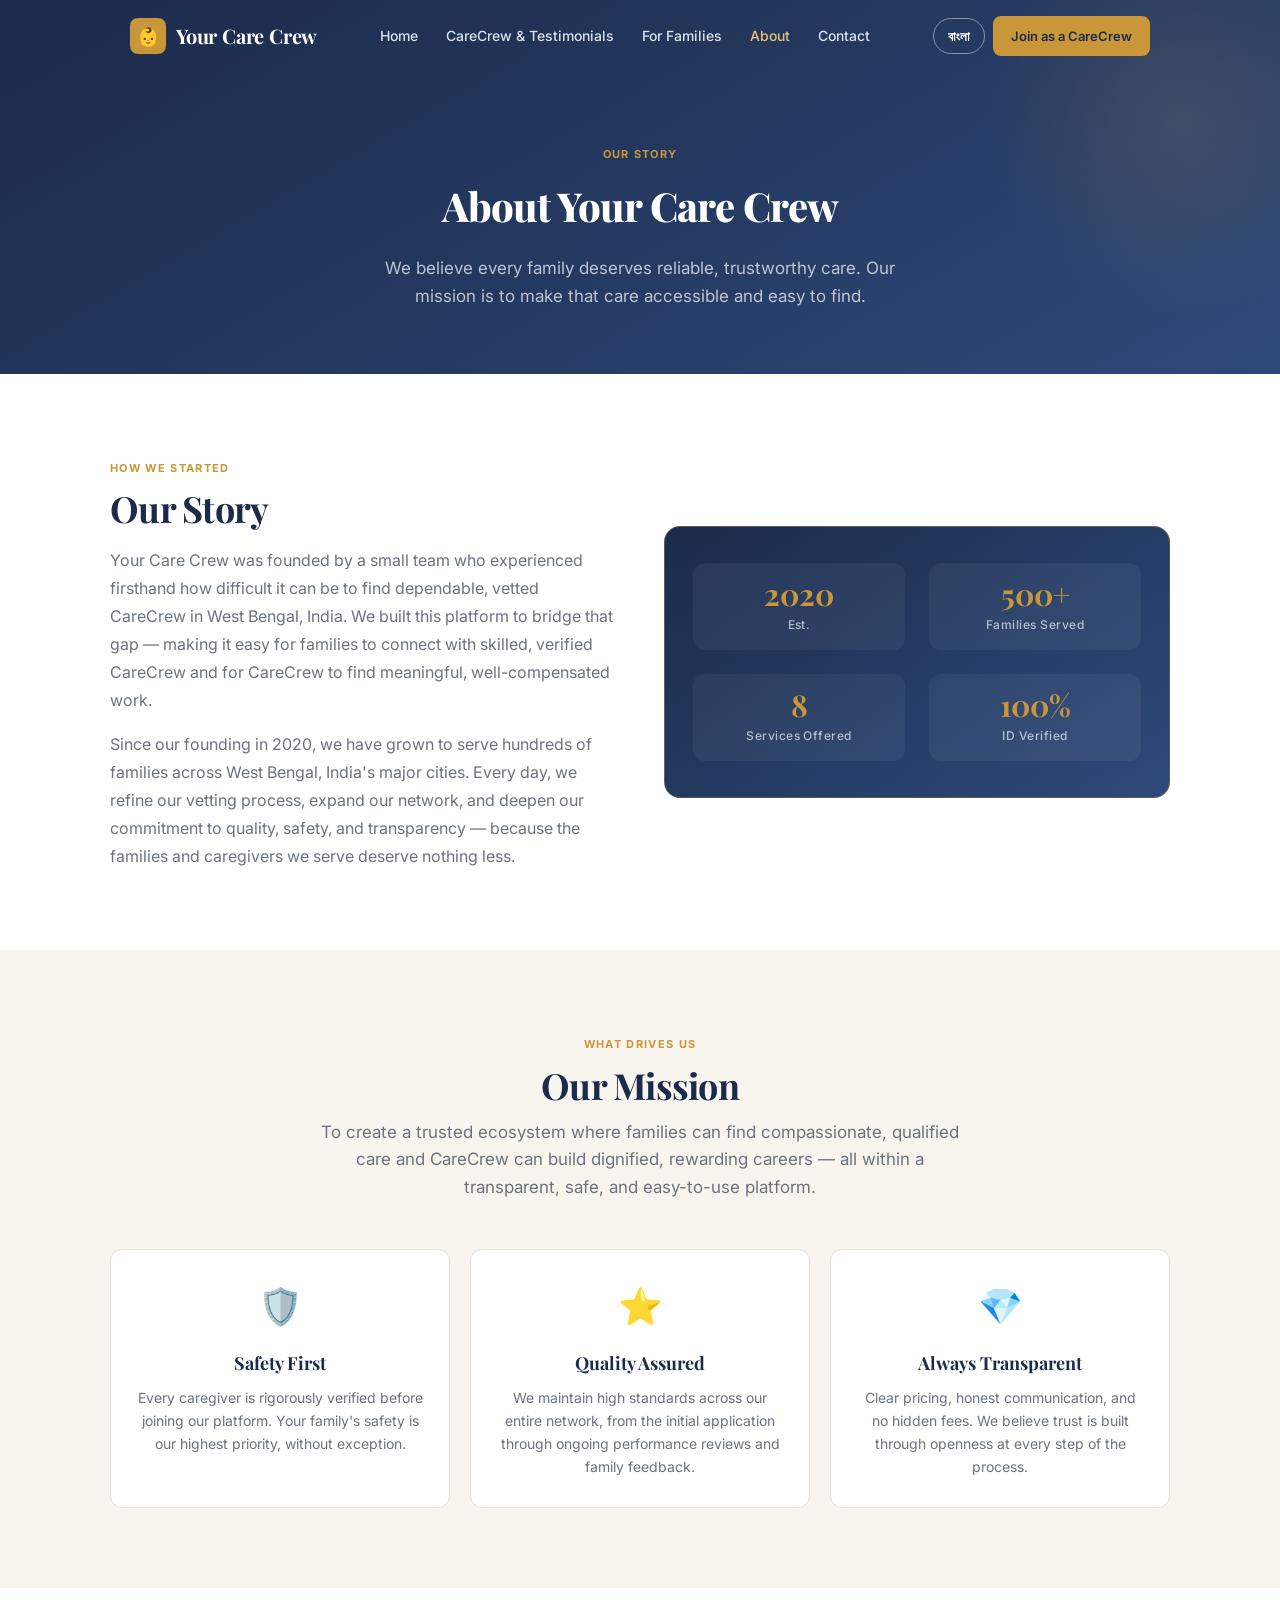
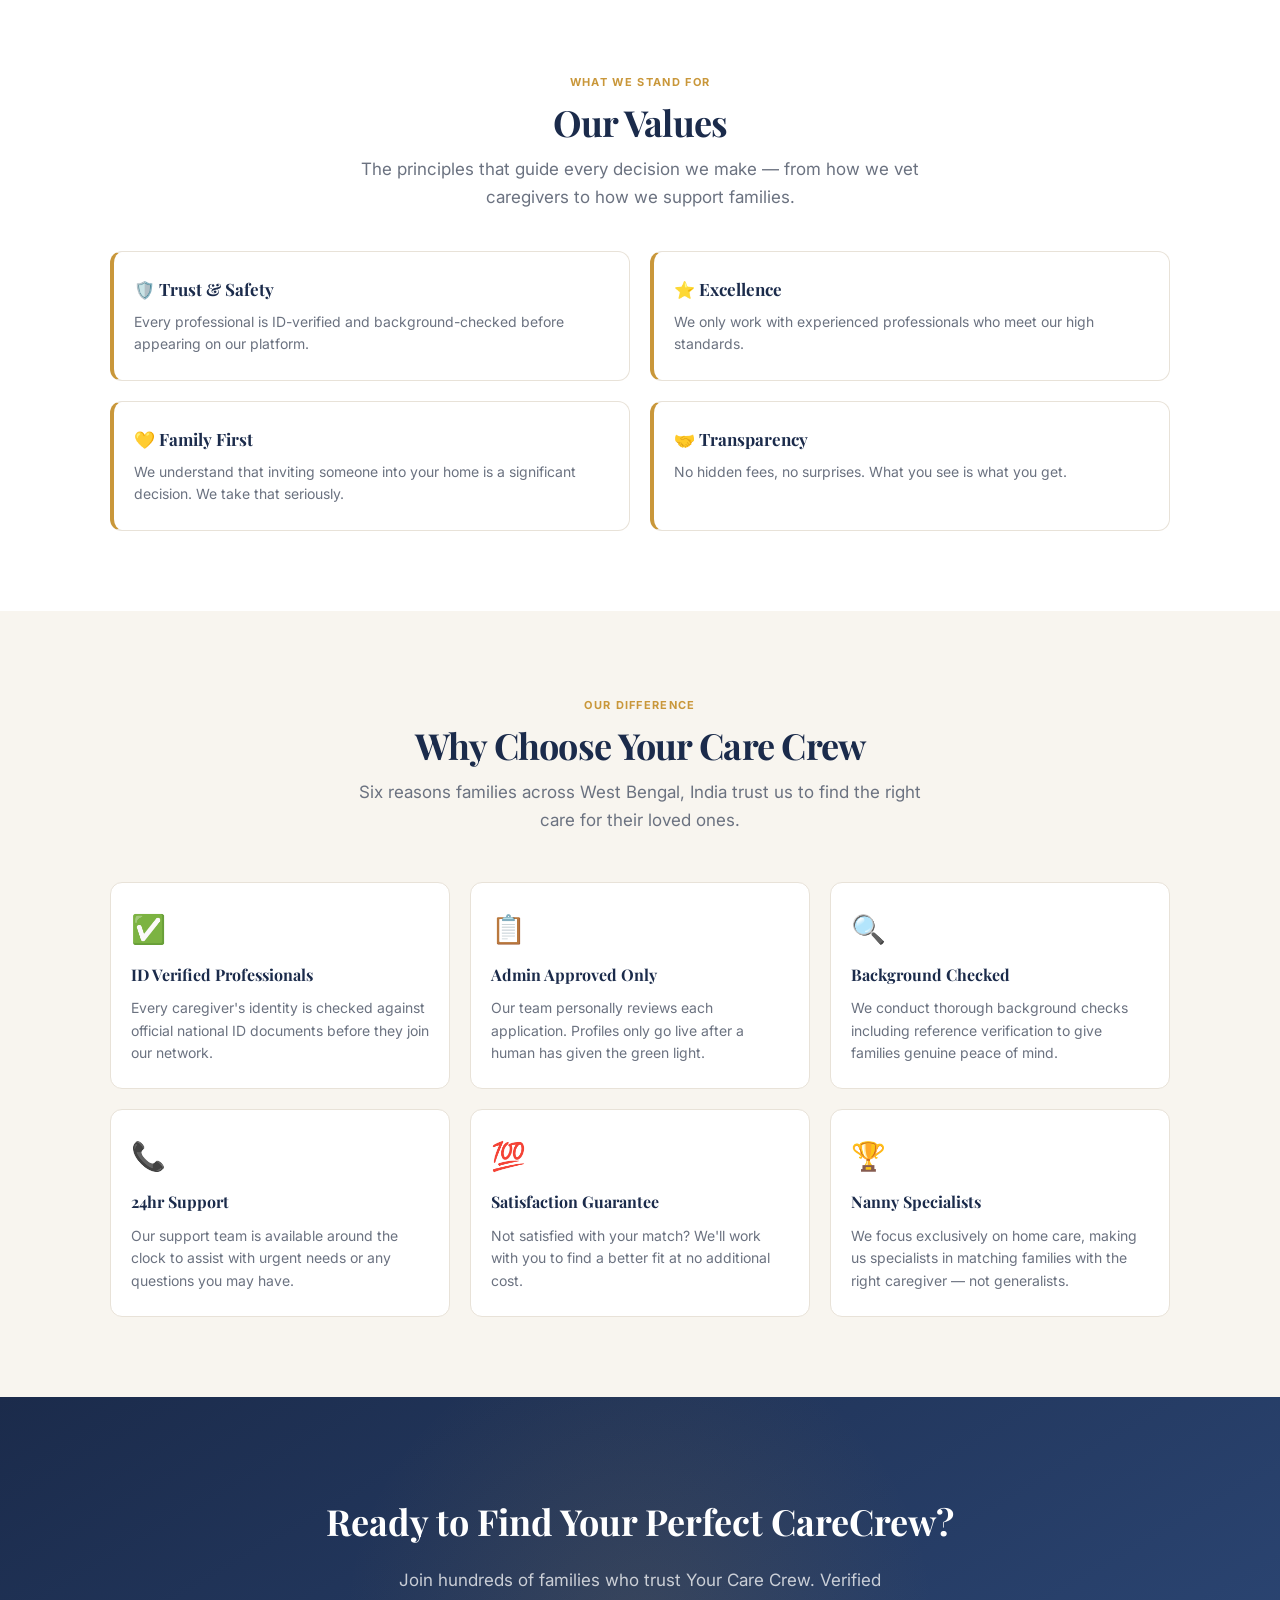
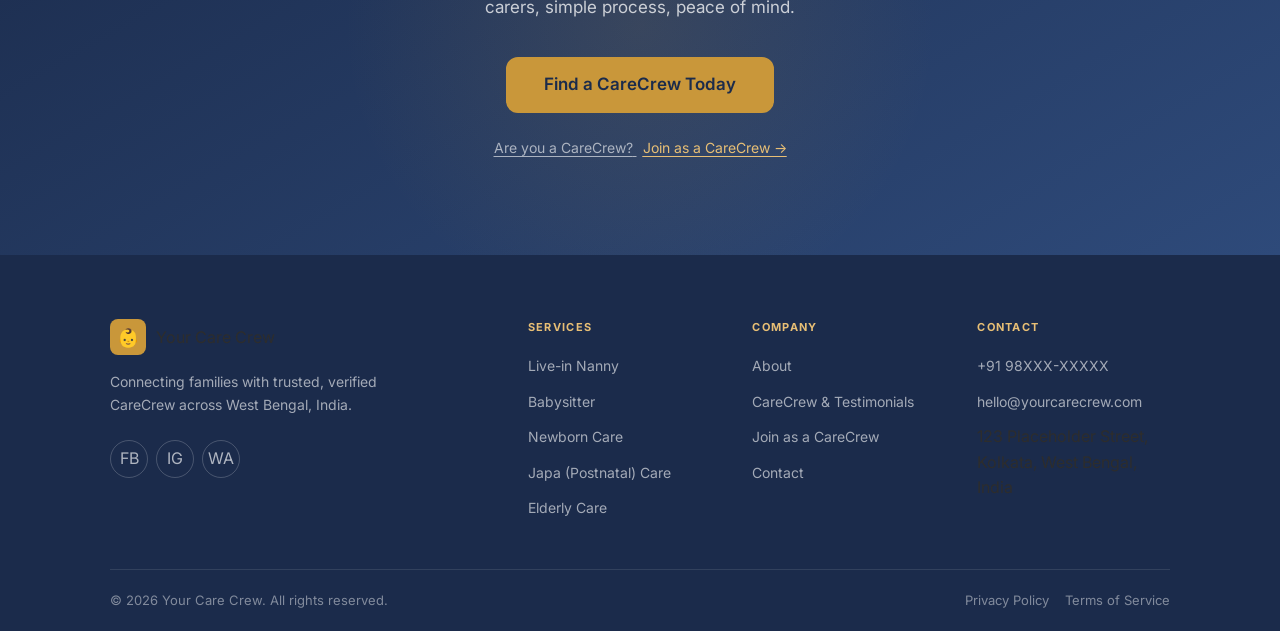
==== commit b9933911: "Rebrand: caregivers/professionals → CareCrew throughout EN & BN" ====
--- a/about.html
+++ b/about.html
@@ -225,7 +225,7 @@
           <button class="lang-toggle" id="lang-toggle" aria-label="Switch language">
             <span class="lang-toggle-text">বাংলা</span>
           </button>
-          <a href="join.html" class="btn btn-primary btn-sm" data-i18n="nav_join">Join as a Pro</a>
+          <a href="join.html" class="btn btn-primary btn-sm" data-i18n="nav_join">Join as a CareCrew</a>
           <button class="nav-hamburger" id="nav-hamburger" aria-label="Toggle navigation menu" aria-expanded="false">
             <span></span><span></span><span></span>
           </button>
@@ -240,7 +240,7 @@
     <a href="for-clients.html" data-i18n="nav_clients">For Clients</a>
     <a href="about.html" data-i18n="nav_about">About Us</a>
     <a href="contact.html" data-i18n="nav_contact">Contact</a>
-    <a href="join.html" class="btn btn-primary" data-i18n="nav_join">Join as a Pro</a>
+    <a href="join.html" class="btn btn-primary" data-i18n="nav_join">Join as a CareCrew</a>
     <div class="lang-section">
       <button class="lang-toggle" id="lang-toggle-mobile" aria-label="Switch language">
         <span class="lang-toggle-text">বাংলা</span> | English
@@ -435,7 +435,7 @@
       <h2 data-i18n="cta_title">Ready to Find Your Perfect Caregiver?</h2>
       <p data-i18n="cta_sub">Join hundreds of families who trust Your Care Crew. Verified carers, simple process, peace of mind.</p>
       <div class="cta-buttons">
-        <a href="for-clients.html" class="btn btn-primary btn-lg" data-i18n="cta_btn">Find a Nanny Today</a>
+        <a href="for-clients.html" class="btn btn-primary btn-lg" data-i18n="cta_btn">Find a CareCrew Today</a>
       </div>
       <div class="cta-secondary-link">
         <span data-i18n="cta_join">Are you a care professional?</span>
@@ -477,7 +477,7 @@
           <ul>
             <li><a href="about.html" data-i18n="nav_about">About Us</a></li>
             <li><a href="portfolio.html" data-i18n="nav_portfolio">Portfolio</a></li>
-            <li><a href="join.html" data-i18n="nav_join">Join as a Pro</a></li>
+            <li><a href="join.html" data-i18n="nav_join">Join as a CareCrew</a></li>
             <li><a href="contact.html" data-i18n="nav_contact">Contact</a></li>
           </ul>
         </div>
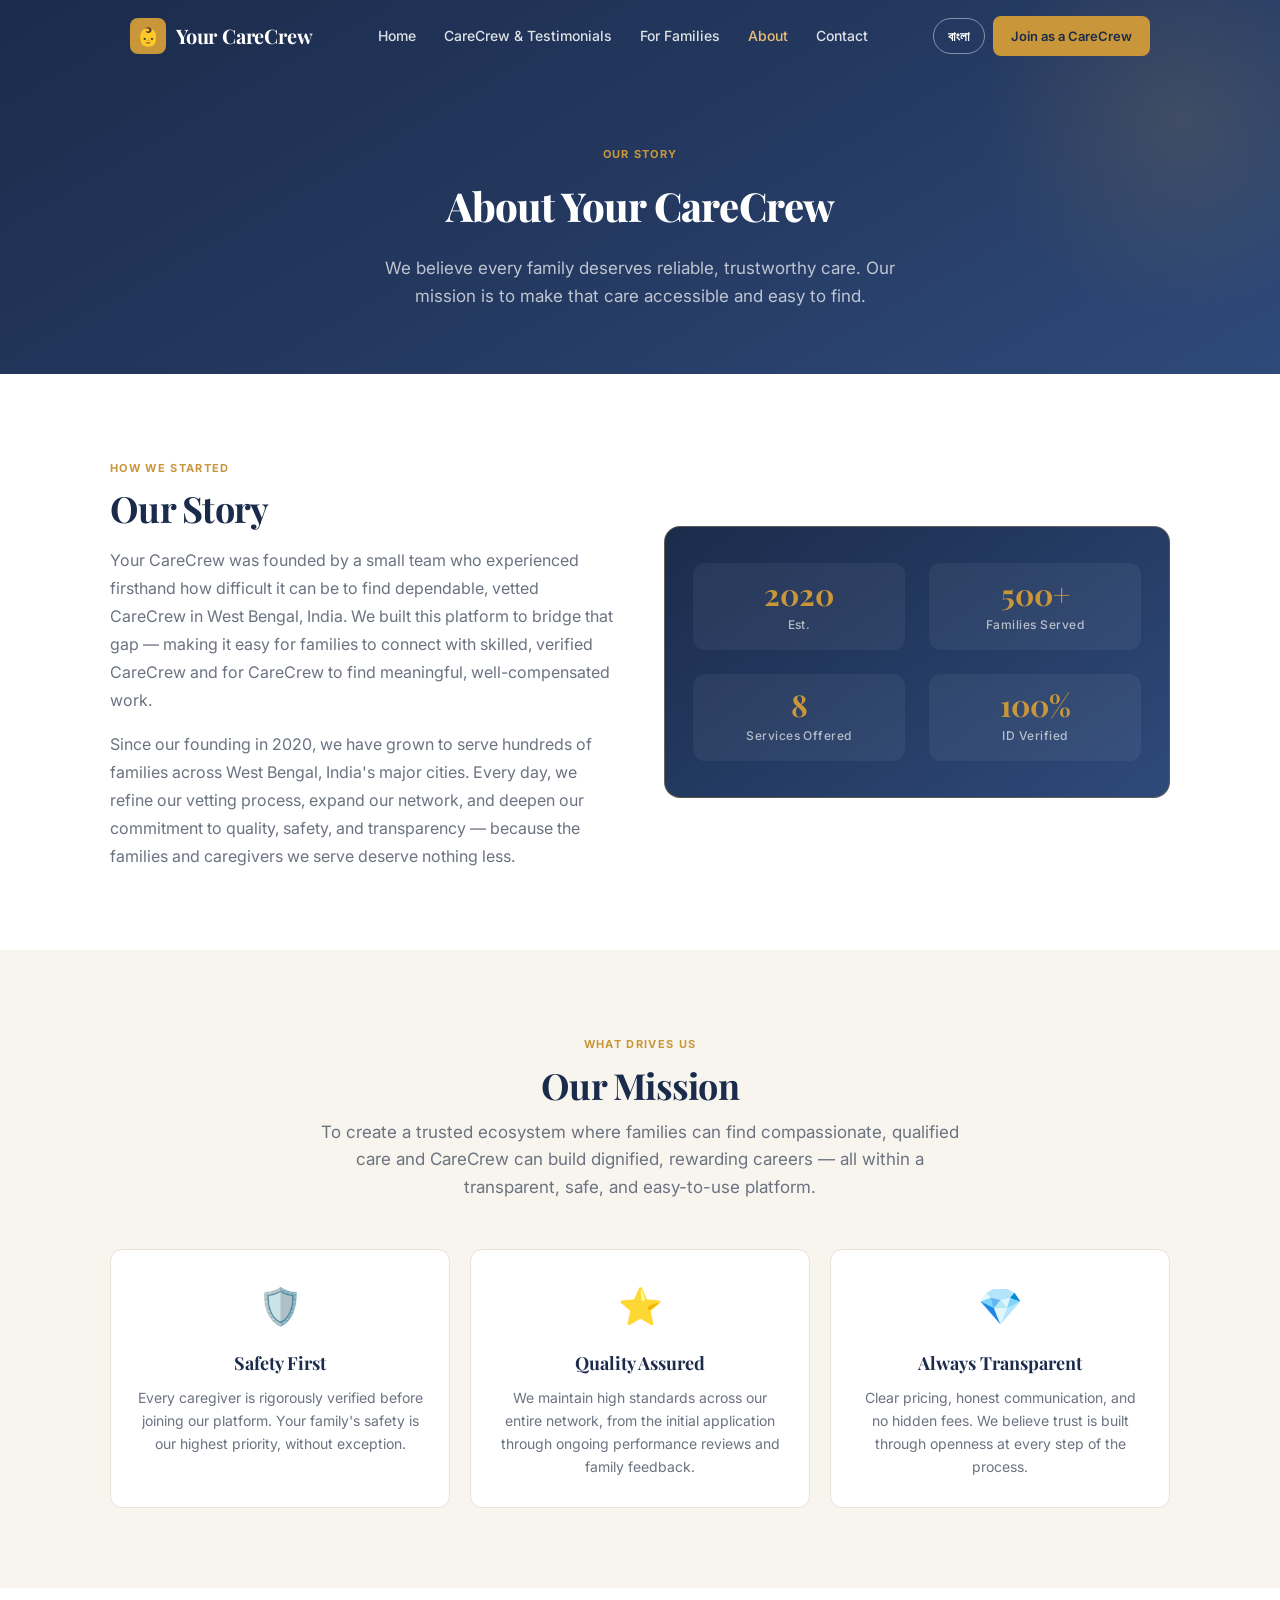
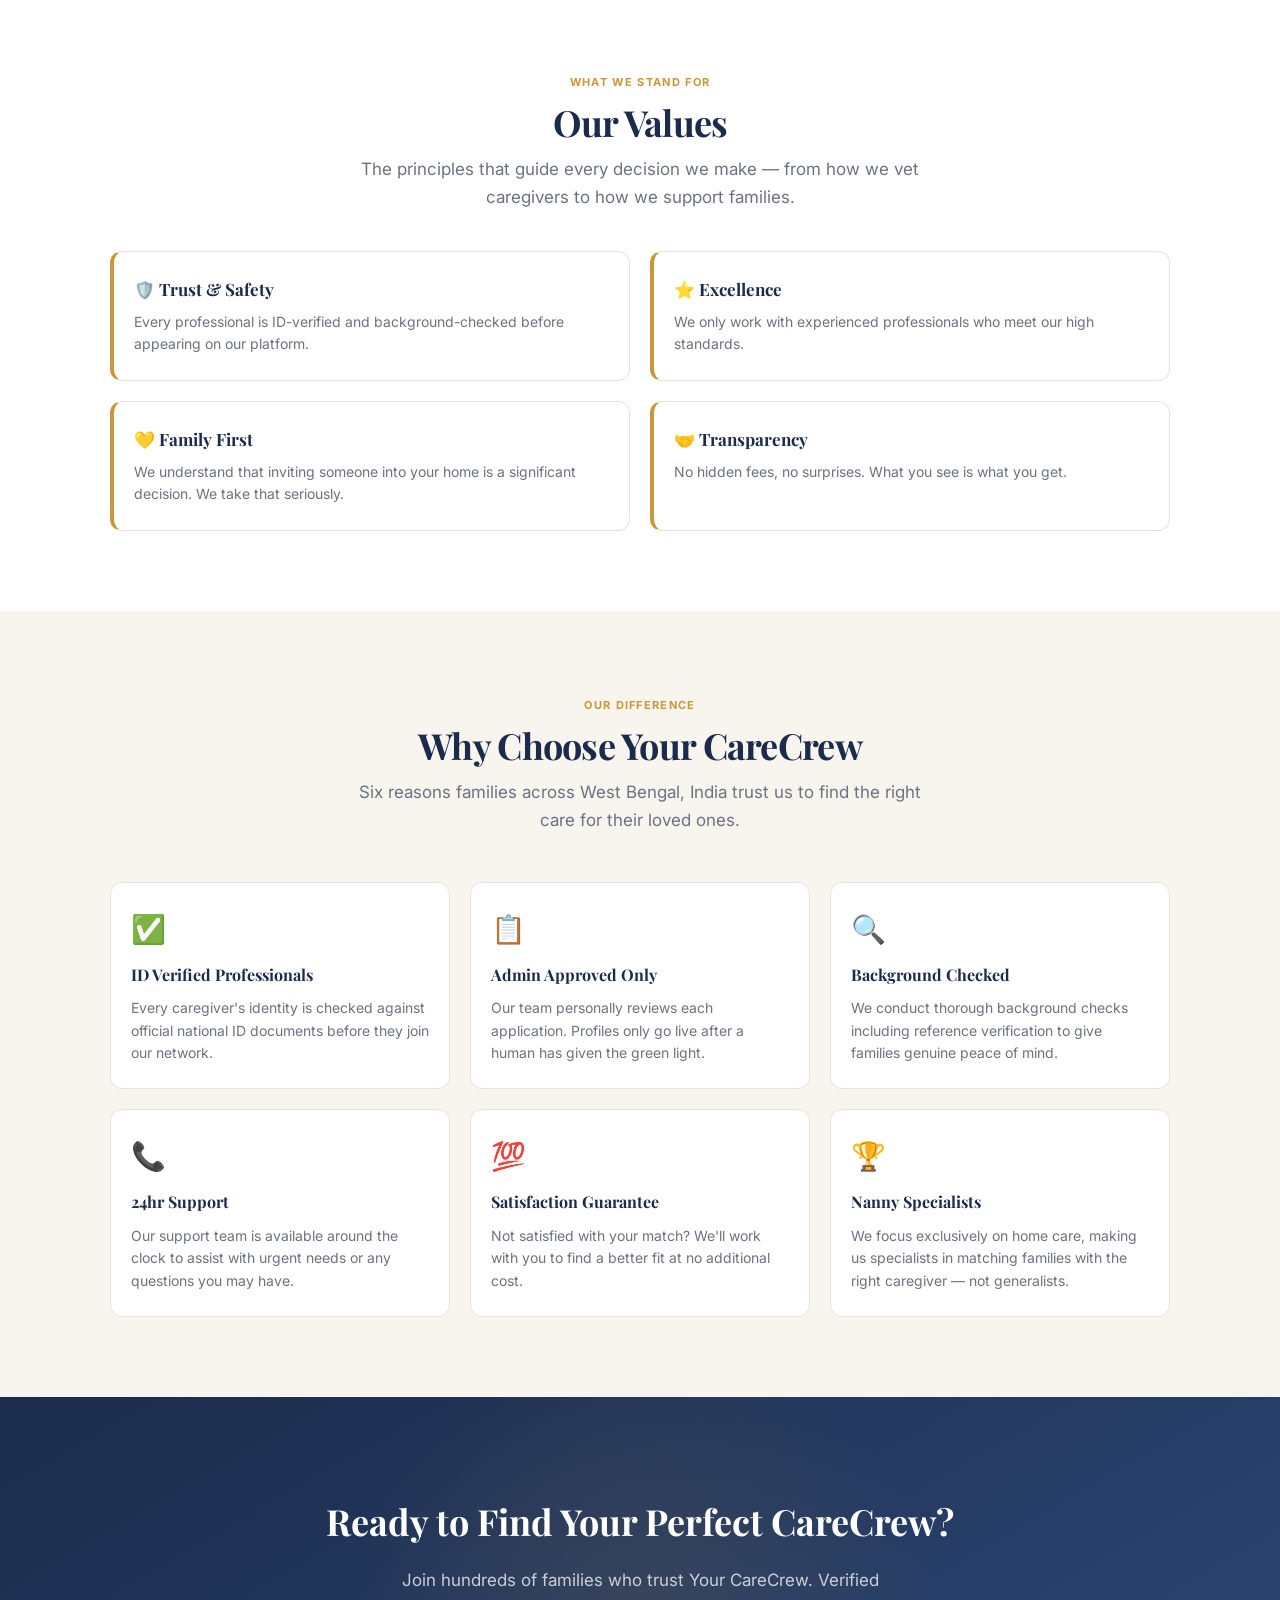
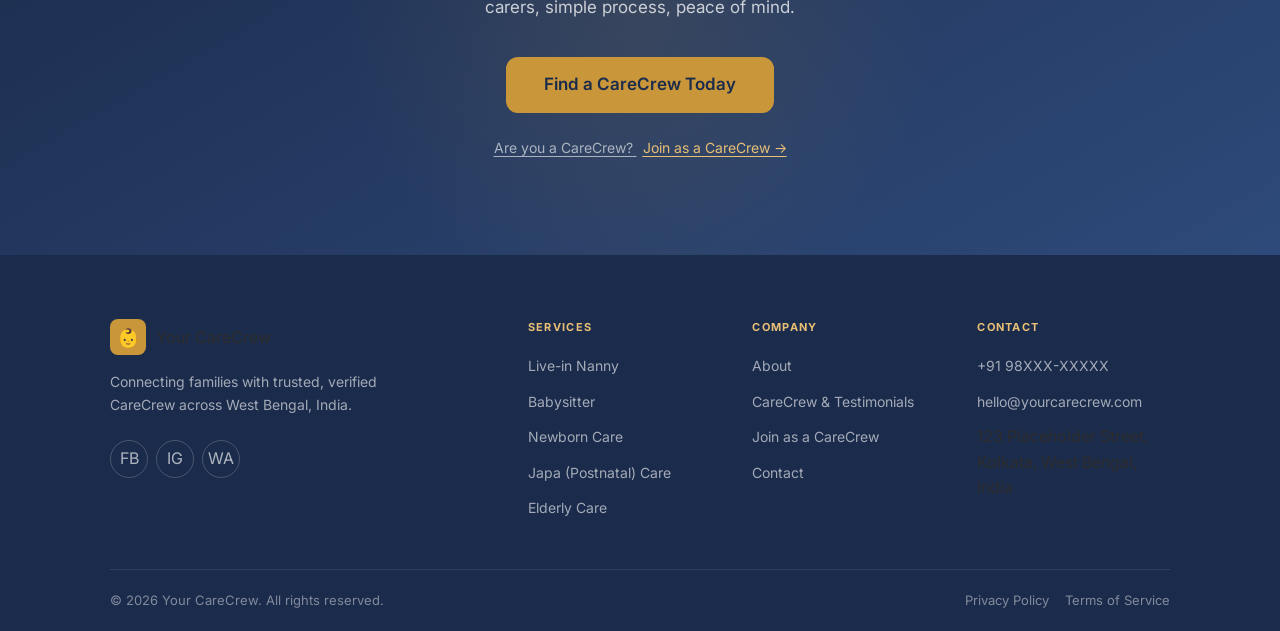
==== commit 9596c1a2: "Brand: 'Your Care Crew' → 'Your CareCrew' (remove space)" ====
--- a/about.html
+++ b/about.html
@@ -3,20 +3,20 @@
 <head>
   <meta charset="UTF-8">
   <meta name="viewport" content="width=device-width, initial-scale=1.0">
-  <title>About Us | Your Care Crew — Professional Nanny Placement</title>
-  <meta name="description" content="Learn about Your Care Crew's mission to connect families with verified, trusted caregivers across West Bengal, India. Founded on care, transparency, and excellence.">
+  <title>About Us | Your CareCrew — Professional Nanny Placement</title>
+  <meta name="description" content="Learn about Your CareCrew's mission to connect families with verified, trusted caregivers across West Bengal, India. Founded on care, transparency, and excellence.">
 
   <!-- Open Graph -->
-  <meta property="og:title" content="About Us | Your Care Crew — Professional Nanny Placement">
-  <meta property="og:description" content="Learn about Your Care Crew's mission to connect families with verified, trusted caregivers across West Bengal, India.">
+  <meta property="og:title" content="About Us | Your CareCrew — Professional Nanny Placement">
+  <meta property="og:description" content="Learn about Your CareCrew's mission to connect families with verified, trusted caregivers across West Bengal, India.">
   <meta property="og:type" content="website">
   <meta property="og:url" content="https://www.yourcarecrew.com/about.html">
   <meta property="og:image" content="https://www.yourcarecrew.com/images/og-about.jpg">
 
   <!-- Twitter Card -->
   <meta name="twitter:card" content="summary_large_image">
-  <meta name="twitter:title" content="About Us | Your Care Crew — Professional Nanny Placement">
-  <meta name="twitter:description" content="Learn about Your Care Crew's mission to connect families with verified, trusted caregivers across West Bengal, India.">
+  <meta name="twitter:title" content="About Us | Your CareCrew — Professional Nanny Placement">
+  <meta name="twitter:description" content="Learn about Your CareCrew's mission to connect families with verified, trusted caregivers across West Bengal, India.">
   <meta name="twitter:image" content="https://www.yourcarecrew.com/images/og-about.jpg">
 
   <link rel="canonical" href="https://www.yourcarecrew.com/about.html">
@@ -29,7 +29,7 @@
     "mainEntity": [
       {
         "@type": "Question",
-        "name": "How does Your Care Crew verify its caregivers?",
+        "name": "How does Your CareCrew verify its caregivers?",
         "acceptedAnswer": {
           "@type": "Answer",
           "text": "Every caregiver on our platform goes through a multi-step verification process that includes national ID verification, background checks, and a face-to-face or video interview with our admin team. Only approved candidates appear on our platform."
@@ -37,7 +37,7 @@
       },
       {
         "@type": "Question",
-        "name": "How long does it take to find a caregiver through Your Care Crew?",
+        "name": "How long does it take to find a caregiver through Your CareCrew?",
         "acceptedAnswer": {
           "@type": "Answer",
           "text": "In most cases, our team presents you with a curated shortlist of suitable caregivers within 24 to 48 hours of receiving your request. The final placement typically happens within one week, depending on your specific requirements."
@@ -45,10 +45,10 @@
       },
       {
         "@type": "Question",
-        "name": "What areas does Your Care Crew serve?",
+        "name": "What areas does Your CareCrew serve?",
         "acceptedAnswer": {
           "@type": "Answer",
-          "text": "Your Care Crew currently operates across major cities in West Bengal, India, including Kolkata, Howrah, Salt Lake, and New Town. We are continuously expanding our network to serve more regions."
+          "text": "Your CareCrew currently operates across major cities in West Bengal, India, including Kolkata, Howrah, Salt Lake, and New Town. We are continuously expanding our network to serve more regions."
         }
       }
     ]
@@ -212,7 +212,7 @@
       <nav class="nav-container">
         <a href="index.html" class="nav-logo">
           <div class="nav-logo-icon">👶</div>
-          <span class="nav-logo-text" data-i18n="brand_name">Your Care Crew</span>
+          <span class="nav-logo-text" data-i18n="brand_name">Your CareCrew</span>
         </a>
         <ul class="nav-links" id="nav-links">
           <li><a href="index.html" data-i18n="nav_home">Home</a></li>
@@ -255,7 +255,7 @@
     <div class="container">
       <div class="fade-in">
         <div class="section-label" data-i18n="label_our_story">Our Story</div>
-        <h1 data-i18n="about_title">About Your Care Crew</h1>
+        <h1 data-i18n="about_title">About Your CareCrew</h1>
         <p data-i18n="about_sub">We believe every family deserves reliable, trustworthy care. Our mission is to make that care accessible and easy to find.</p>
       </div>
     </div>
@@ -272,7 +272,7 @@
         <div class="fade-in">
           <div class="section-label" data-i18n="label_how_started">How We Started</div>
           <h2 class="section-title" data-i18n="about_story_title">Our Story</h2>
-          <p style="font-size:16px;color:var(--grey);line-height:1.75;margin-top:16px;" data-i18n="about_story">Your Care Crew was founded by a small team who experienced firsthand how difficult it can be to find dependable, vetted caregivers in West Bengal, India. We built this platform to bridge that gap — making it easy for families to connect with skilled, verified professionals and for caregivers to find meaningful, well-compensated work.</p>
+          <p style="font-size:16px;color:var(--grey);line-height:1.75;margin-top:16px;" data-i18n="about_story">Your CareCrew was founded by a small team who experienced firsthand how difficult it can be to find dependable, vetted caregivers in West Bengal, India. We built this platform to bridge that gap — making it easy for families to connect with skilled, verified professionals and for caregivers to find meaningful, well-compensated work.</p>
           <p style="font-size:16px;color:var(--grey);line-height:1.75;margin-top:16px;" data-i18n="about_story2">Since our founding in 2020, we have grown to serve hundreds of families across West Bengal, India's major cities. Every day, we refine our vetting process, expand our network, and deepen our commitment to quality, safety, and transparency — because the families and caregivers we serve deserve nothing less.</p>
         </div>
 
@@ -381,7 +381,7 @@
     <div class="container">
       <div class="text-center" style="max-width:600px;margin-inline:auto;">
         <div class="section-label" data-i18n="label_our_diff">Our Difference</div>
-        <h2 class="section-title" data-i18n="about_why_title">Why Choose Your Care Crew</h2>
+        <h2 class="section-title" data-i18n="about_why_title">Why Choose Your CareCrew</h2>
         <p class="section-sub" data-i18n="about_why_sub">Six reasons families across West Bengal, India trust us to find the right care for their loved ones.</p>
       </div>
 
@@ -433,7 +433,7 @@
   <section class="cta-section">
     <div class="container">
       <h2 data-i18n="cta_title">Ready to Find Your Perfect Caregiver?</h2>
-      <p data-i18n="cta_sub">Join hundreds of families who trust Your Care Crew. Verified carers, simple process, peace of mind.</p>
+      <p data-i18n="cta_sub">Join hundreds of families who trust Your CareCrew. Verified carers, simple process, peace of mind.</p>
       <div class="cta-buttons">
         <a href="for-clients.html" class="btn btn-primary btn-lg" data-i18n="cta_btn">Find a CareCrew Today</a>
       </div>
@@ -453,7 +453,7 @@
         <div class="footer-brand">
           <a href="index.html" class="footer-logo">
             <div class="footer-logo-icon">👶</div>
-            <span data-i18n="brand_name">Your Care Crew</span>
+            <span data-i18n="brand_name">Your CareCrew</span>
           </a>
           <p class="footer-tagline" data-i18n="footer_tagline">Your trusted nanny &amp; care service, connecting families with verified professionals.</p>
           <div class="footer-social">
@@ -491,7 +491,7 @@
         </div>
       </div>
       <div class="footer-bottom">
-        <p class="footer-copyright" data-i18n="footer_copyright">© 2026 Your Care Crew. All rights reserved.</p>
+        <p class="footer-copyright" data-i18n="footer_copyright">© 2026 Your CareCrew. All rights reserved.</p>
         <div class="footer-legal">
           <a href="#" data-i18n="footer_privacy">Privacy Policy</a>
           <a href="#" data-i18n="footer_terms">Terms of Service</a>
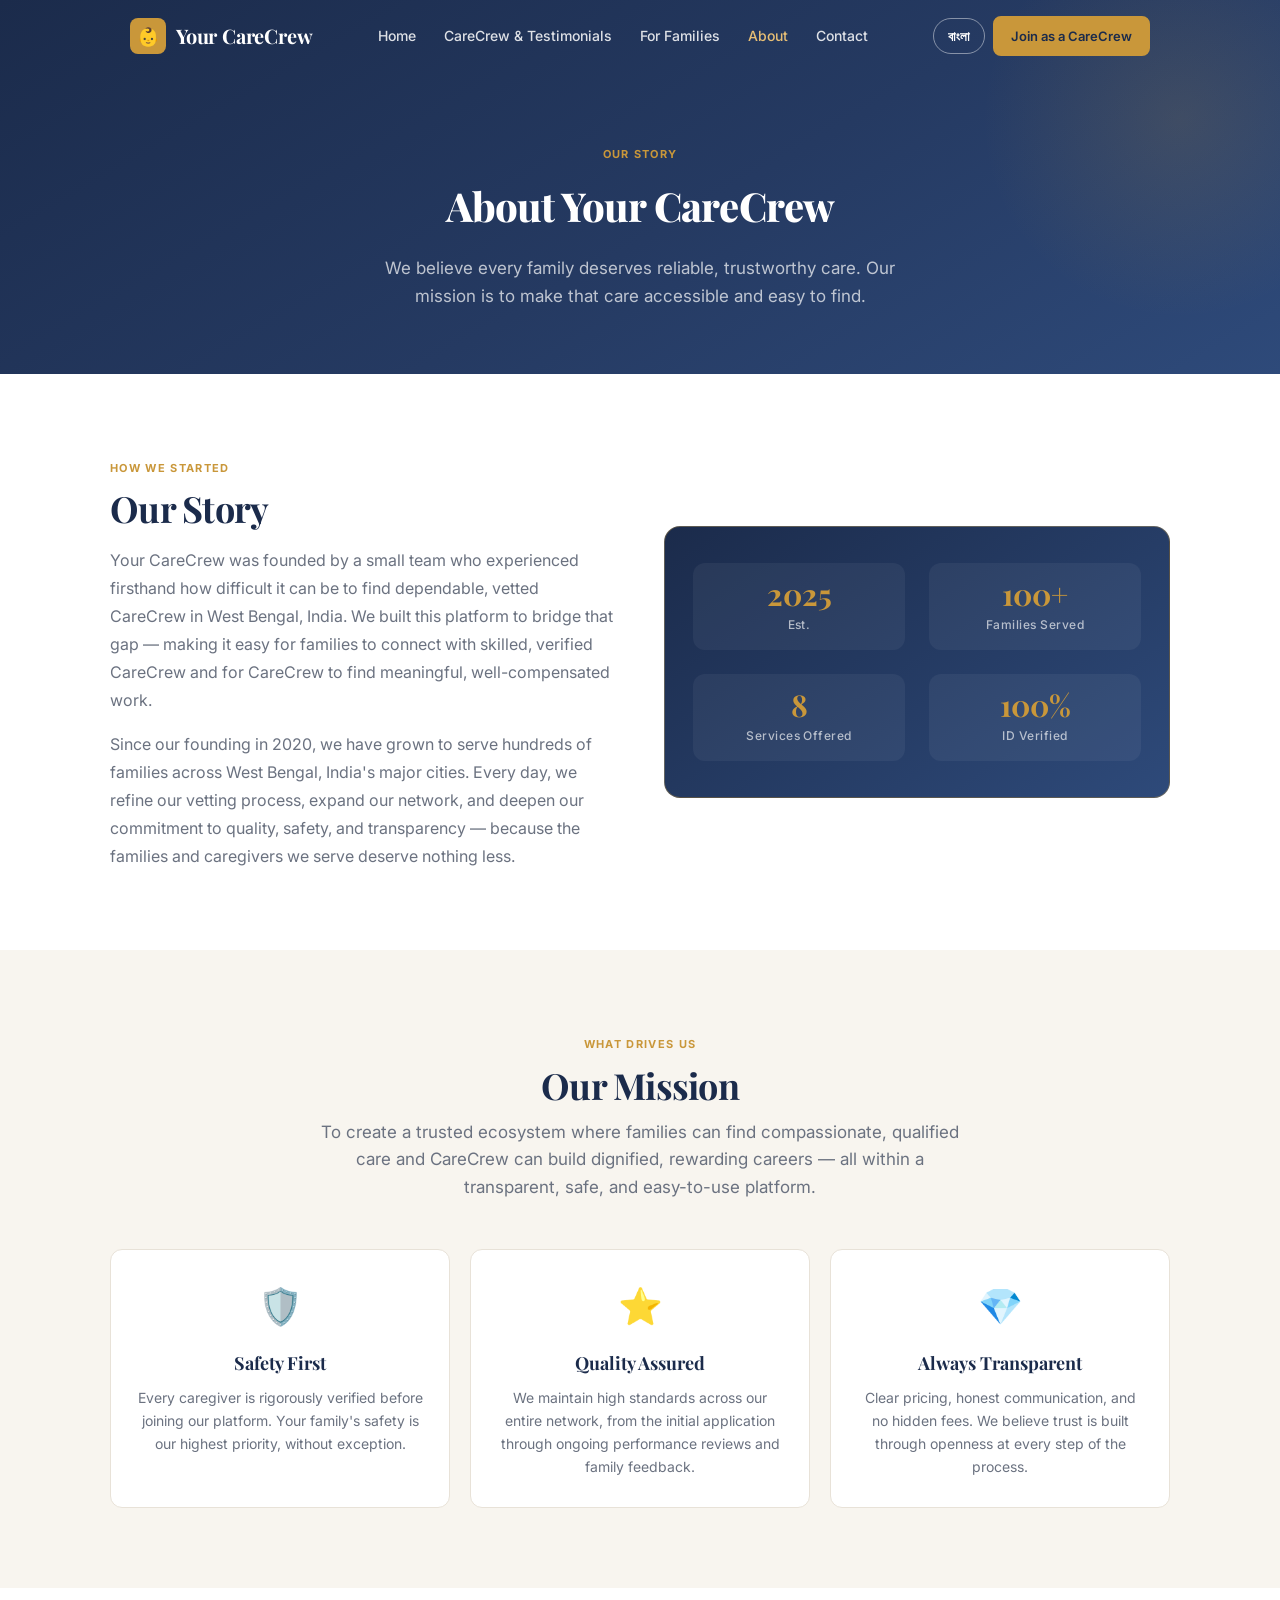
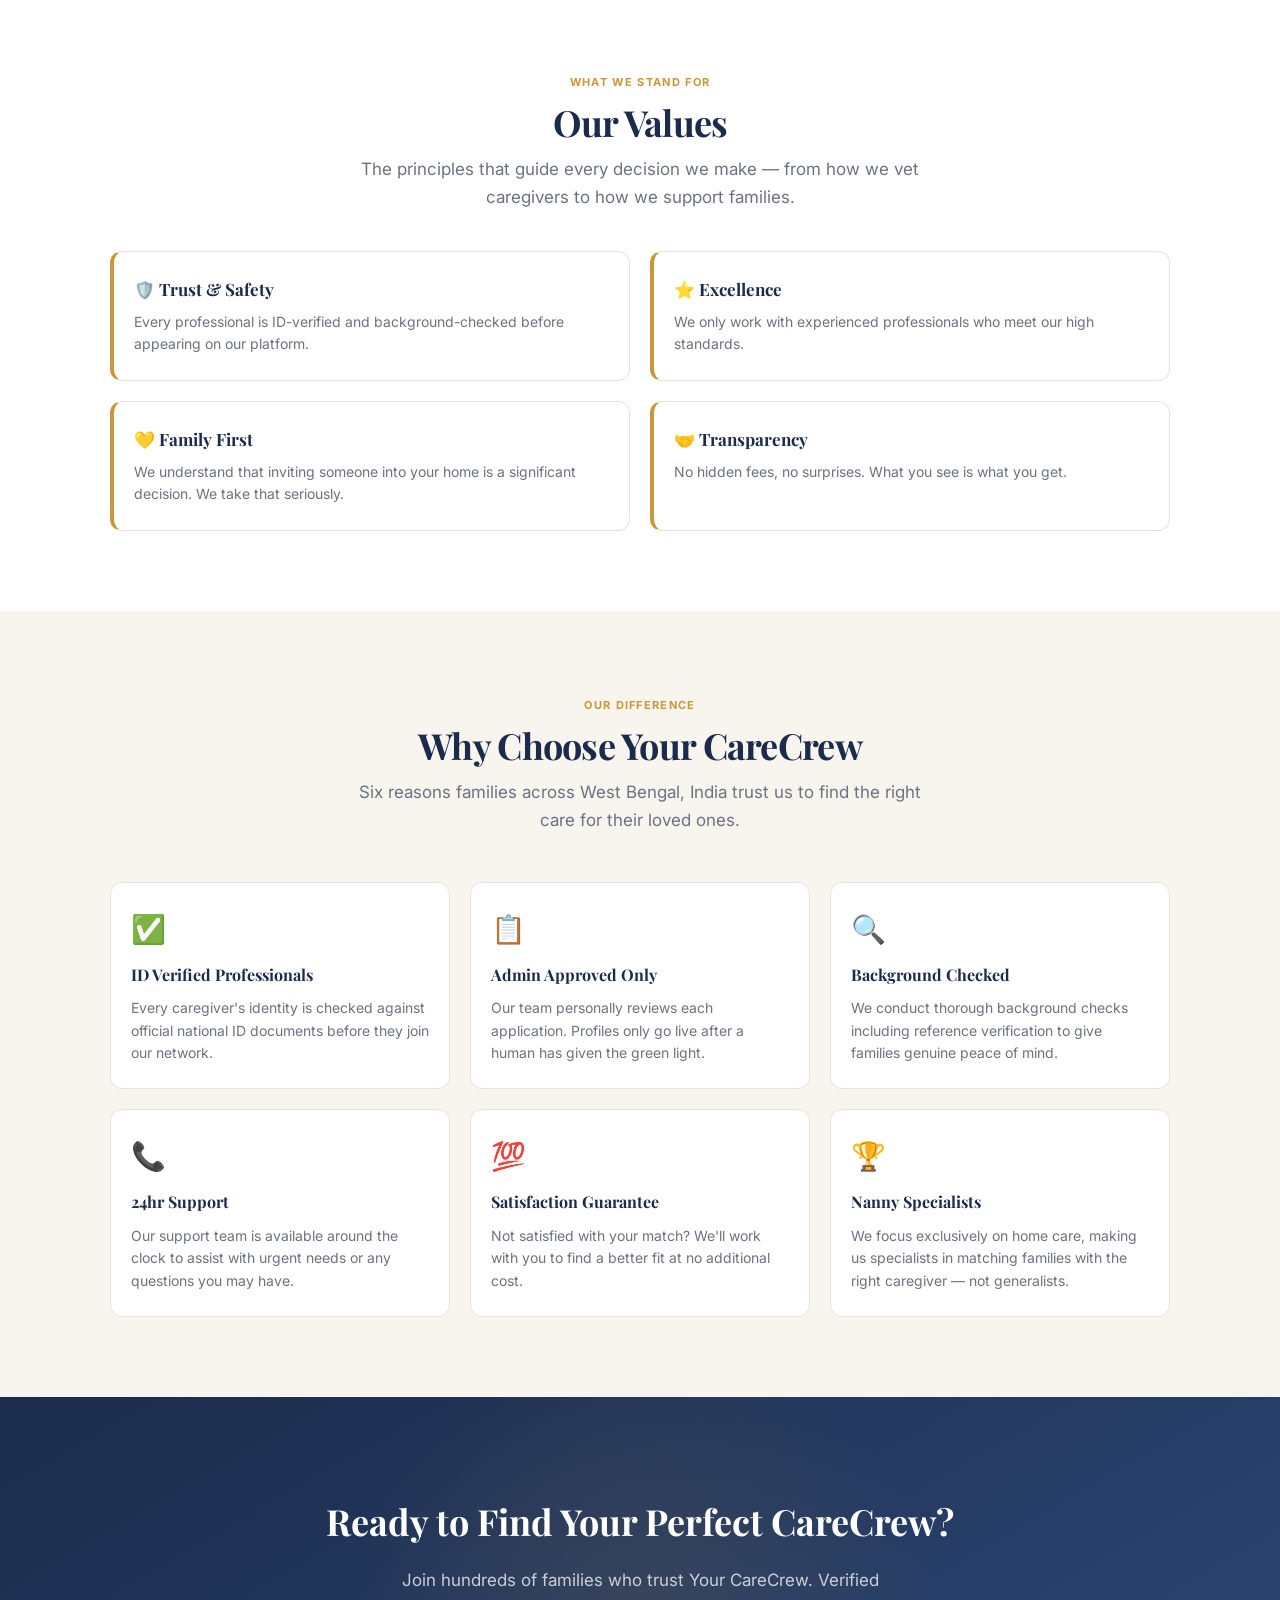
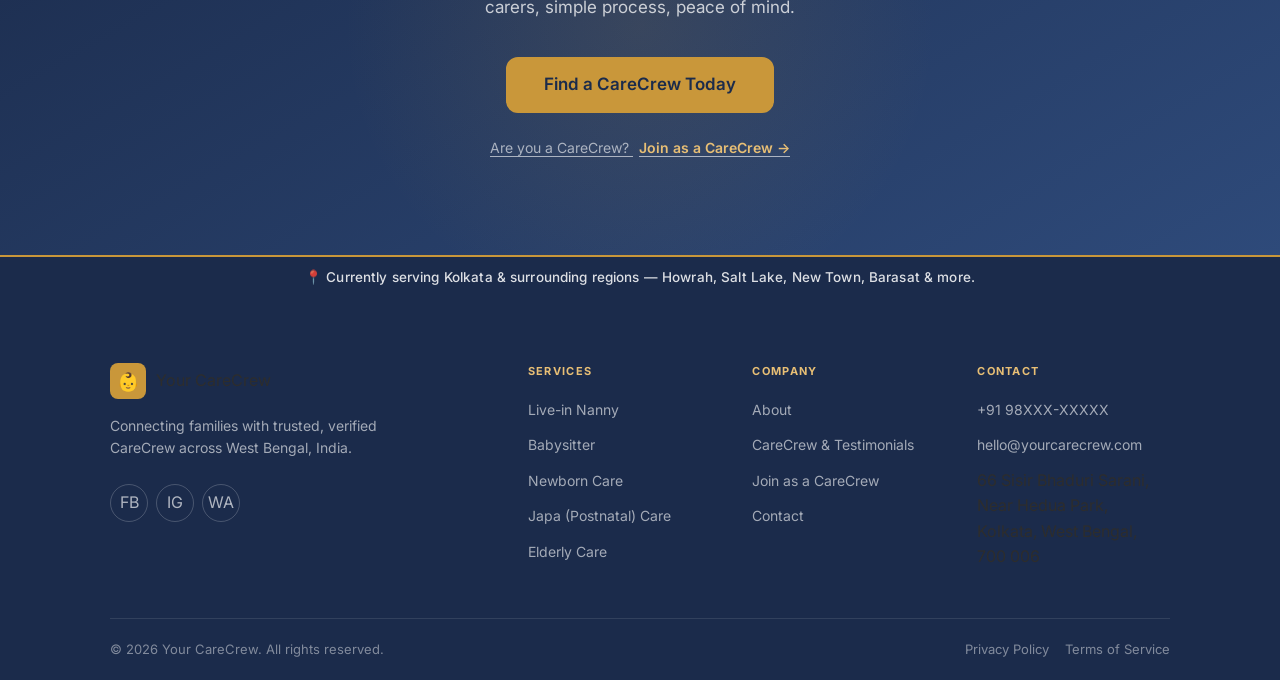
==== commit ce3b4c7c: "5 updates: hero heading, stats (100+ families/40+ CareCrew/2025), service banner, address, remove un" ====
--- a/about.html
+++ b/about.html
@@ -280,11 +280,11 @@
         <div class="fade-in delay-2">
           <div class="story-stats-box">
             <div class="story-stat">
-              <div class="story-stat-number">2020</div>
+              <div class="story-stat-number">2025</div>
               <div class="story-stat-label" data-i18n="about_stat_est">Est.</div>
             </div>
             <div class="story-stat">
-              <div class="story-stat-number">500+</div>
+              <div class="story-stat-number">100+</div>
               <div class="story-stat-label" data-i18n="about_stat_families">Families Served</div>
             </div>
             <div class="story-stat">
@@ -438,8 +438,8 @@
         <a href="for-clients.html" class="btn btn-primary btn-lg" data-i18n="cta_btn">Find a CareCrew Today</a>
       </div>
       <div class="cta-secondary-link">
-        <span data-i18n="cta_join">Are you a care professional?</span>
-        <a href="join.html" data-i18n="cta_join_link" style="color:var(--gold-light);text-decoration:underline;text-underline-offset:3px;margin-left:6px;">Join our team →</a>
+        <span data-i18n="cta_join" style="text-decoration:none;">Are you a CareCrew?</span>
+        <a href="join.html" data-i18n="cta_join_link" style="color:var(--gold-light);text-decoration:none;margin-left:6px;font-weight:600;">Join as a CareCrew →</a>
       </div>
     </div>
   </section>
@@ -447,7 +447,11 @@
   <!-- ============================================================
        FOOTER
   ============================================================ -->
-  <footer class="site-footer">
+  <!-- ═══ SERVICE AREA BANNER ═══ -->
+<div class="service-banner" role="note">
+  <span data-i18n="banner_service_area">📍 Currently serving Kolkata &amp; surrounding regions — Howrah, Salt Lake, New Town, Barasat &amp; more.</span>
+</div>
+<footer class="site-footer">
     <div class="container">
       <div class="footer-grid">
         <div class="footer-brand">
@@ -486,7 +490,7 @@
           <ul>
             <li><a href="tel:+919XXXXXXXXX" data-i18n="contact_phone">+91 98XXX-XXXXX</a></li>
             <li><a href="mailto:hello@yourcarecrew.com" data-i18n="contact_email">hello@yourcarecrew.com</a></li>
-            <li><span data-i18n="contact_address">123 Placeholder Street, Kolkata, West Bengal</span></li>
+            <li><span data-i18n="contact_address">66 Sisir Bhaduri Sarani, Near Hedua Park, Kolkata, West Bengal, 700 006</span></li>
           </ul>
         </div>
       </div>
--- a/css/style.css
+++ b/css/style.css
@@ -1,5 +1,5 @@
 /* ============================================================
-   Your Care Crew — Mobile-First Stylesheet
+   Your CareCrew — Mobile-First Stylesheet
    ============================================================ */
 
 /* ============================================================
@@ -2096,3 +2096,19 @@
     display: none !important;
   }
 }
+
+/* ── Service Area Banner ─────────────────────────────────── */
+.service-banner {
+  background: var(--navy);
+  color: rgba(255,255,255,0.85);
+  text-align: center;
+  padding: 10px 16px;
+  font-size: 13.5px;
+  font-weight: 500;
+  letter-spacing: 0.01em;
+  border-top: 2px solid var(--gold);
+}
+.service-banner span {
+  display: inline-block;
+  max-width: 700px;
+}
